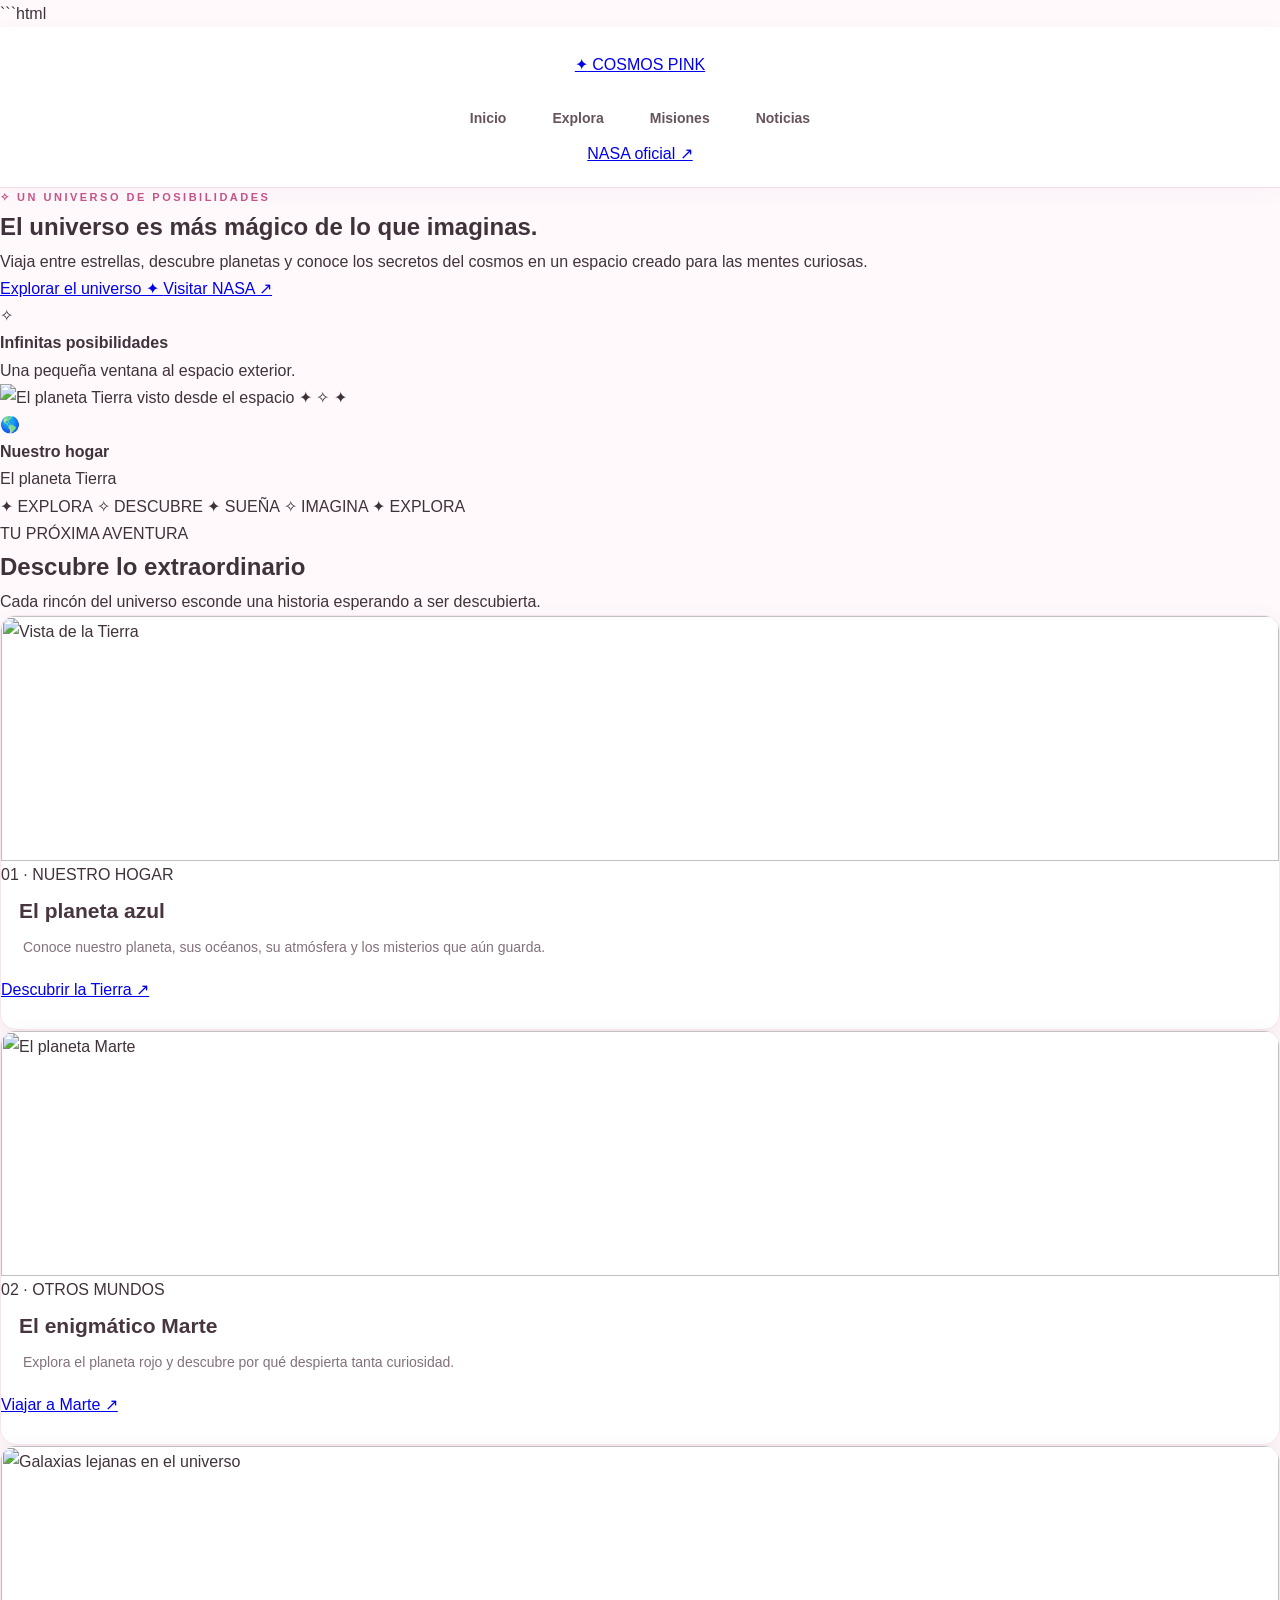
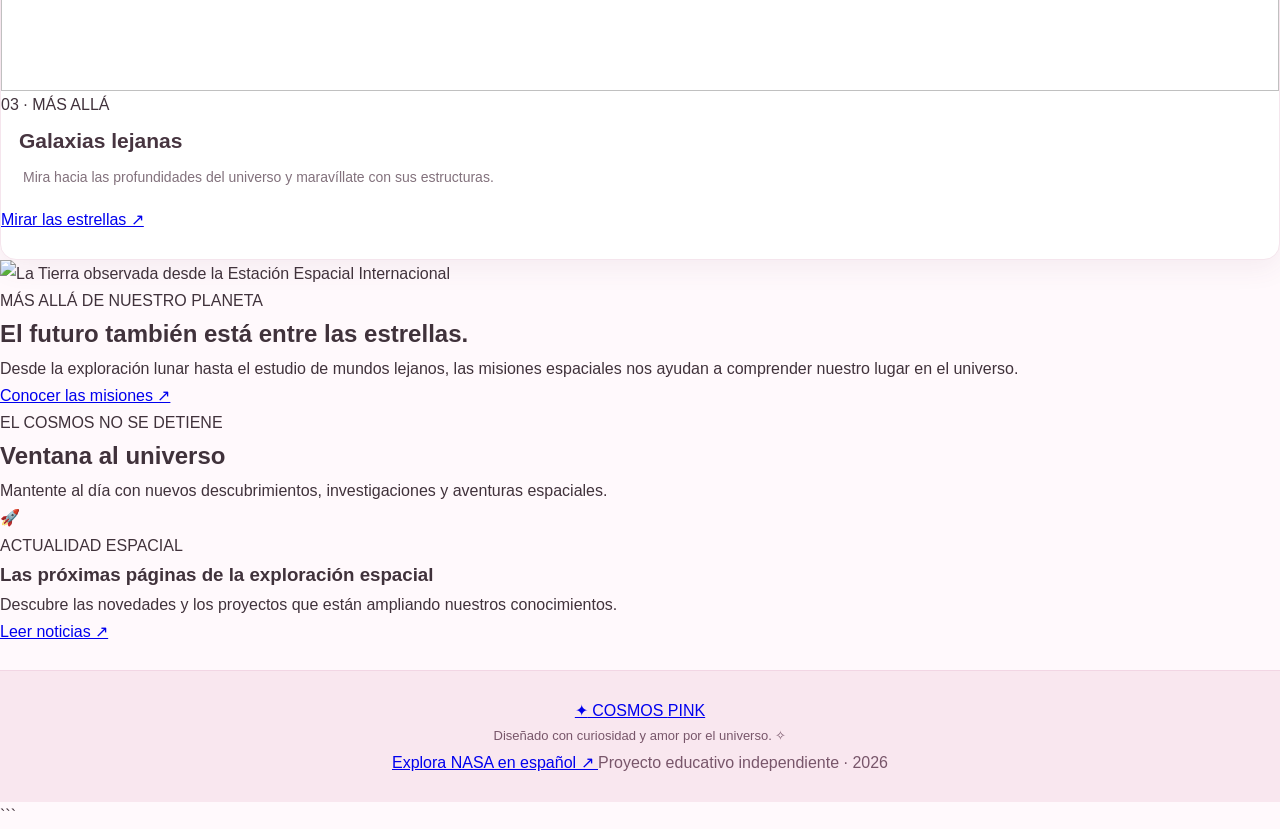
==== universo.html @ d3686900 "Create universo.html F" ====
```html
<!DOCTYPE html>
<html lang="es">
<head>
    <meta charset="UTF-8">
    <meta name="viewport" content="width=device-width, initial-scale=1.0">
    <title>Cosmos Pink | Explorando el Universo</title>

    <!-- Archivo de estilos -->
    <link rel="stylesheet" href="k.css">

    <!-- Tipografías -->
    <link rel="preconnect" href="https://fonts.googleapis.com">
    <link rel="preconnect" href="https://fonts.gstatic.com" crossorigin>
    <link href="https://fonts.googleapis.com/css2?family=DM+Sans:wght@400;500;600;700&family=Playfair+Display:wght@500;600;700&display=swap" rel="stylesheet">
</head>

<body>

    <!-- ENCABEZADO -->
    <header class="encabezado">
        <a href="#inicio" class="logo">
            <span class="logo-icono">✦</span>
            COSMOS <span>PINK</span>
        </a>

        <nav class="navegacion">
            <a href="#inicio">Inicio</a>
            <a href="#explora">Explora</a>
            <a href="#misiones">Misiones</a>
            <a href="#noticias">Noticias</a>
        </nav>

        <a class="boton-menu" href="https://www.nasa.gov/es/" target="_blank" rel="noopener noreferrer">
            NASA oficial ↗
        </a>
    </header>


    <main>

        <!-- PORTADA -->
        <section class="hero" id="inicio">

            <div class="hero-contenido">
                <span class="etiqueta">
                    ✧ UN UNIVERSO DE POSIBILIDADES
                </span>

                <h1>
                    El universo es
                    <span>más mágico</span>
                    de lo que imaginas.
                </h1>

                <p>
                    Viaja entre estrellas, descubre planetas y conoce
                    los secretos del cosmos en un espacio creado para
                    las mentes curiosas.
                </p>

                <div class="hero-botones">
                    <a href="#explora" class="boton-principal">
                        Explorar el universo ✦
                    </a>

                    <a href="https://www.nasa.gov/es/"
                       target="_blank"
                       rel="noopener noreferrer"
                       class="boton-secundario">
                        Visitar NASA ↗
                    </a>
                </div>

                <div class="hero-dato">
                    <span class="dato-estrella">✧</span>
                    <div>
                        <strong>Infinitas posibilidades</strong>
                        <p>Una pequeña ventana al espacio exterior.</p>
                    </div>
                </div>
            </div>

            <div class="hero-imagen">
                <div class="orbita orbita-uno"></div>
                <div class="orbita orbita-dos"></div>

                <img
                    src="https://images-assets.nasa.gov/image/PIA18033/PIA18033~orig.jpg"
                    alt="El planeta Tierra visto desde el espacio"
                    class="imagen-tierra"
                >

                <span class="estrella estrella-uno">✦</span>
                <span class="estrella estrella-dos">✧</span>
                <span class="estrella estrella-tres">✦</span>

                <div class="tarjeta-flotante">
                    <span>🌎</span>
                    <div>
                        <strong>Nuestro hogar</strong>
                        <p>El planeta Tierra</p>
                    </div>
                </div>
            </div>

        </section>


        <!-- CINTA DECORATIVA -->
        <div class="cinta">
            <span>✦ EXPLORA</span>
            <span>✧ DESCUBRE</span>
            <span>✦ SUEÑA</span>
            <span>✧ IMAGINA</span>
            <span>✦ EXPLORA</span>
        </div>


        <!-- SECCIÓN DE EXPLORACIÓN -->
        <section class="seccion" id="explora">

            <div class="seccion-titulo">
                <span class="subtitulo">TU PRÓXIMA AVENTURA</span>

                <h2>Descubre lo extraordinario</h2>

                <p>
                    Cada rincón del universo esconde una historia
                    esperando a ser descubierta.
                </p>
            </div>

            <div class="tarjetas">

                <article class="tarjeta">
                    <img
                        src="https://images-assets.nasa.gov/image/PIA18033/PIA18033~medium.jpg"
                        alt="Vista de la Tierra"
                        loading="lazy"
                    >

                    <div class="tarjeta-contenido">
                        <span class="categoria">01 · NUESTRO HOGAR</span>
                        <h3>El planeta azul</h3>
                        <p>
                            Conoce nuestro planeta, sus océanos,
                            su atmósfera y los misterios que aún guarda.
                        </p>

                        <a href="https://ciencia.nasa.gov/ciencias-terrestres/la-tierra/"
                           target="_blank" rel="noopener noreferrer">
                            Descubrir la Tierra ↗
                        </a>
                    </div>
                </article>


                <article class="tarjeta">
                    <img
                        src="https://images-assets.nasa.gov/image/PIA00407/PIA00407~medium.jpg"
                        alt="El planeta Marte"
                        loading="lazy"
                    >

                    <div class="tarjeta-contenido">
                        <span class="categoria">02 · OTROS MUNDOS</span>
                        <h3>El enigmático Marte</h3>
                        <p>
                            Explora el planeta rojo y descubre
                            por qué despierta tanta curiosidad.
                        </p>

                        <a href="https://science.nasa.gov/mars/"
                           target="_blank" rel="noopener noreferrer">
                            Viajar a Marte ↗
                        </a>
                    </div>
                </article>


                <article class="tarjeta">
                    <img
                        src="https://images-assets.nasa.gov/image/PIA03149/PIA03149~medium.jpg"
                        alt="Galaxias lejanas en el universo"
                        loading="lazy"
                    >

                    <div class="tarjeta-contenido">
                        <span class="categoria">03 · MÁS ALLÁ</span>
                        <h3>Galaxias lejanas</h3>
                        <p>
                            Mira hacia las profundidades del universo
                            y maravíllate con sus estructuras.
                        </p>

                        <a href="https://science.nasa.gov/universe/"
                           target="_blank" rel="noopener noreferrer">
                            Mirar las estrellas ↗
                        </a>
                    </div>
                </article>

            </div>
        </section>


        <!-- MISIÓN DESTACADA -->
        <section class="mision" id="misiones">

            <div class="mision-imagen">
                <img
                    src="https://images-assets.nasa.gov/image/iss070e000581/iss070e000581~medium.jpg"
                    alt="La Tierra observada desde la Estación Espacial Internacional"
                    loading="lazy"
                >
            </div>

            <div class="mision-contenido">
                <span class="subtitulo">MÁS ALLÁ DE NUESTRO PLANETA</span>

                <h2>El futuro también está entre las estrellas.</h2>

                <p>
                    Desde la exploración lunar hasta el estudio de
                    mundos lejanos, las misiones espaciales nos ayudan
                    a comprender nuestro lugar en el universo.
                </p>

                <a href="https://www.nasa.gov/es/missions/"
                   target="_blank"
                   rel="noopener noreferrer"
                   class="boton-principal">
                    Conocer las misiones ↗
                </a>
            </div>

        </section>


        <!-- NOTICIAS -->
        <section class="seccion noticias" id="noticias">

            <div class="seccion-titulo">
                <span class="subtitulo">EL COSMOS NO SE DETIENE</span>
                <h2>Ventana al universo</h2>
                <p>
                    Mantente al día con nuevos descubrimientos,
                    investigaciones y aventuras espaciales.
                </p>
            </div>

            <div class="noticia-destacada">
                <div class="noticia-icono">🚀</div>

                <div class="noticia-texto">
                    <span class="categoria">ACTUALIDAD ESPACIAL</span>
                    <h3>Las próximas páginas de la exploración espacial</h3>
                    <p>
                        Descubre las novedades y los proyectos que
                        están ampliando nuestros conocimientos.
                    </p>
                </div>

                <a href="https://www.nasa.gov/es/news/"
                   target="_blank"
                   rel="noopener noreferrer"
                   class="boton-noticia">
                    Leer noticias ↗
                </a>
            </div>

        </section>

    </main>


    <!-- PIE DE PÁGINA -->
    <footer class="footer">
        <a href="#inicio" class="logo">
            <span class="logo-icono">✦</span>
            COSMOS <span>PINK</span>
        </a>

        <p>
            Diseñado con curiosidad y amor por el universo. ✧
        </p>

        <a href="https://www.nasa.gov/es/"
           target="_blank"
           rel="noopener noreferrer">
            Explora NASA en español ↗
        </a>

        <span class="copyright">
            Proyecto educativo independiente · 2026
        </span>
    </footer>

</body>
</html>
```
---- k.css ----
* {
    margin: 0;
    padding: 0;
    box-sizing: border-box;
}

html {
    scroll-behavior: smooth;
    scroll-padding-top: 20px;
}

body {
    font-family: "Segoe UI", Arial, sans-serif;
    background: #fff9fc;
    color: #40323b;
    line-height: 1.7;
    overflow-wrap: break-word;
}

img,
video {
    max-width: 100%;
}

/* ========================================
   ENCABEZADO Y NAVEGACIÓN
======================================== */

.encabezado {
    background: rgba(255, 255, 255, 0.97);
    text-align: center;
    padding: 24px 20px 20px;
    border-bottom: 1px solid #f5dce8;
    box-shadow: 0 4px 20px rgba(112, 61, 87, 0.04);
}

.encabezado h1 {
    color: #d96699;
    font-family: Georgia, serif;
    font-style: italic;
    font-size: clamp(34px, 5vw, 43px);
    line-height: 1.3;
    letter-spacing: 1px;
}

.encabezado h1 span {
    color: #efb2cd;
}

.encabezado > p {
    color: #8d7582;
    font-size: 14px;
    letter-spacing: 1.5px;
    margin-top: 2px;
}

.encabezado nav {
    margin-top: 20px;
    display: flex;
    justify-content: center;
    align-items: center;
    flex-wrap: wrap;
    gap: 12px;
}

.encabezado nav a {
    text-decoration: none;
    color: #66535e;
    font-size: 14px;
    font-weight: 600;
    padding: 9px 17px;
    border-radius: 30px;
    transition: background 0.25s ease,
                color 0.25s ease,
                transform 0.25s ease;
}

.encabezado nav a:hover,
.encabezado nav a[aria-current="page"] {
    background: #fbe5ef;
    color: #bd4e81;
}

.encabezado nav a:hover {
    transform: translateY(-2px);
}

/* ========================================
   PORTADA PRINCIPAL
======================================== */

.portada {
    min-height: 490px;
    display: flex;
    align-items: center;
    padding: 65px 9%;
    position: relative;
    background:
        linear-gradient(
            90deg,
            rgba(255, 247, 251, 0.98) 0%,
            rgba(255, 242, 248, 0.92) 43%,
            rgba(255, 242, 248, 0.25) 100%
        ),
        url("nenufares.jpg");

    background-size: cover;
    background-position: center;
}

.portada-texto {
    max-width: 520px;
}

.etiqueta {
    color: #c45488;
    font-size: 11px;
    font-weight: 700;
    letter-spacing: 2.5px;
    margin-bottom: 12px;
}

.portada h2 {
    font-family: Georgia, serif;
    font-size: clamp(36px, 5vw, 54px);
    line-height: 1.2;
    margin: 10px 0 16px;
    color: #40303b;
    letter-spacing: -1px;
}

.portada h2 span {
    color: #dc7ca5;
}

.portada h3 {
    color: #b94f80;
    font-size: 17px;
    font-weight: 600;
    margin-bottom: 16px;
}

.portada-texto > p:not(.etiqueta) {
    max-width: 460px;
    color: #66545f;
    font-size: 16px;
    line-height: 1.9;
    margin-bottom: 26px;
}

/* ========================================
   BOTONES
======================================== */

.boton {
    display: inline-flex;
    align-items: center;
    justify-content: center;
    gap: 8px;
    background: linear-gradient(135deg, #e889b2, #d76c9d);
    color: #fff;
    padding: 12px 23px;
    text-decoration: none;
    border: 1px solid transparent;
    border-radius: 30px;
    font-size: 13px;
    font-weight: 700;
    cursor: pointer;
    box-shadow: 0 6px 16px rgba(207, 94, 146, 0.19);
    transition: transform 0.25s ease,
                box-shadow 0.25s ease,
                background 0.25s ease;
}

.boton:hover {
    background: linear-gradient(135deg, #d86e9d, #c65388);
    transform: translateY(-3px);
    box-shadow: 0 9px 22px rgba(207, 94, 146, 0.28);
}

.boton:focus-visible,
.encabezado nav a:focus-visible {
    outline: 3px solid #c45488;
    outline-offset: 4px;
}

/* ========================================
   SECCIONES
======================================== */

.contenido {
    max-width: 1120px;
    margin: 0 auto;
    padding: 72px 24px;
    text-align: center;
}

.contenido h2 {
    font-family: Georgia, serif;
    color: #44333e;
    font-size: clamp(27px, 4vw, 34px);
    line-height: 1.3;
    margin-bottom: 12px;
}

.descripcion {
    max-width: 600px;
    margin: 0 auto 38px;
    color: #897783;
    font-size: 15px;
}

/* ========================================
   REJILLA Y TARJETAS
======================================== */

.rejilla {
    display: grid;
    grid-template-columns: repeat(2, minmax(0, 1fr));
    gap: 28px;
    text-align: center;
    align-items: stretch;
}

.tarjeta {
    display: flex;
    flex-direction: column;
    min-width: 0;
    background: #fff;
    border: 1px solid #f5e5ed;
    padding-bottom: 26px;
    box-shadow: 0 8px 28px rgba(107, 63, 85, 0.07);
    border-radius: 16px;
    overflow: hidden;
    transition: transform 0.3s ease,
                box-shadow 0.3s ease,
                border-color 0.3s ease;
}

.tarjeta:hover {
    transform: translateY(-5px);
    box-shadow: 0 15px 36px rgba(107, 63, 85, 0.12);
    border-color: #efc8db;
}

.tarjeta h3 {
    color: #473540;
    font-family: "Segoe UI", Arial, sans-serif;
    font-size: 21px;
    line-height: 1.4;
    margin: 8px 18px 10px;
}

.tarjeta p {
    color: #82717c;
    font-size: 14px;
    line-height: 1.8;
    padding: 0 22px;
    margin-bottom: 15px;
}

.tarjeta-texto {
    display: flex;
    flex-direction: column;
    align-items: center;
    flex: 1;
    padding-top: 18px;
}

.tarjeta-texto .categoria {
    color: #c76b96;
    font-size: 10px;
    font-weight: 700;
    letter-spacing: 2px;
    margin-bottom: 3px;
}

.tarjeta-texto .boton {
    margin-top: auto;
}

.tarjeta img {
    display: block;
    width: 100%;
    height: 245px;
    object-fit: cover;
    transition: transform 0.45s ease;
}

.tarjeta.tema img:hover {
    transform: scale(1.025);
}

.tarjeta video {
    display: block;
    width: 100%;
    aspect-ratio: 16 / 9;
    object-fit: contain;
    background: #201d20;
}

.tarjeta video:focus-visible {
    outline: 3px solid #d76c9d;
    outline-offset: -3px;
}

/* IMAGEN DEL UNIVERSO */

.imagen-universo {
    width: 100%;
    height: 245px;
    background:
        linear-gradient(
            rgba(18, 12, 39, 0.05),
            rgba(18, 12, 39, 0.12)
        ),
        url("https://images.unsplash.com/photo-1462331940025-496dfbfc7564?auto=format&fit=crop&w=900&q=80");

    background-size: cover;
    background-position: center;
    transition: filter 0.3s ease;
}

.tarjeta:hover .imagen-universo {
    filter: brightness(1.08);
}

/* ========================================
   MENSAJE FINAL DE LA PÁGINA
======================================== */

.mensaje-final {
    margin: 5px auto 65px;
    max-width: 1000px;
    padding: 48px 28px;
    text-align: center;
    background: linear-gradient(
        135deg,
        #fff0f6,
        #fce6f0 55%,
        #f7eafa
    );
    border: 1px solid #f5dce8;
    border-radius: 20px;
}

.mensaje-final .etiqueta {
    margin-bottom: 12px;
}

.mensaje-final h2 {
    max-width: 700px;
    margin: 0 auto 14px;
    color: #493442;
    font-family: Georgia, serif;
    font-size: clamp(25px, 4vw, 34px);
    line-height: 1.4;
}

.mensaje-final > p:last-child {
    color: #806878;
    font-size: 14px;
}

/* ========================================
   PÁGINAS SECUNDARIAS
   Naturaleza y universo
======================================== */

.banner-secundario {
    min-height: 320px;
    display: flex;
    flex-direction: column;
    justify-content: center;
    align-items: center;
    text-align: center;
    padding: 45px 24px;
    color: white;
    background: linear-gradient(
        135deg,
        #e99abb,
        #c3a8df
    );
}

.banner-secundario h2 {
    font-family: Georgia, serif;
    font-size: clamp(32px, 5vw, 44px);
    line-height: 1.3;
    margin-bottom: 12px;
}

.texto-informativo {
    max-width: 850px;
    margin: 0 auto;
    padding: 42px 24px;
    text-align: center;
}

.texto-informativo p {
    color: #6f5b68;
    margin: 15px 0;
}

/* ========================================
   TARJETAS DE AUDIO
======================================== */

.audio-tarjeta {
    background: #fff;
    padding: 28px;
    border: 1px solid #f5e5ed;
    border-radius: 16px;
    box-shadow: 0 8px 28px rgba(107, 63, 85, 0.07);
}

.audio-tarjeta audio {
    display: block;
    width: 100%;
    margin-top: 16px;
}

/* ========================================
   PIE DE PÁGINA
======================================== */

footer {
    background: #f9e7ef;
    color: #78566a;
    padding: 26px 20px;
    text-align: center;
    margin-top: 25px;
    border-top: 1px solid #f2d6e4;
}

footer p {
    font-size: 13px;
    line-height: 1.9;
}

/* ========================================
   TABLETAS
======================================== */

@media (max-width: 800px) {
    .portada {
        padding: 55px 7%;
        background-position: 58% center;
    }

    .contenido {
        padding: 58px 22px;
    }

    .rejilla {
        gap: 20px;
    }

    .tarjeta h3 {
        font-size: 19px;
    }

    .tarjeta img,
    .imagen-universo {
        height: 210px;
    }

    .mensaje-final {
        margin: 5px 22px 45px;
    }
}

/* ========================================
   CELULARES
======================================== */

@media (max-width: 600px) {
    .encabezado {
        padding: 20px 12px 16px;
    }

    .encabezado nav {
        gap: 5px;
        margin-top: 16px;
    }

    .encabezado nav a {
        font-size: 12px;
        padding: 9px 11px;
    }

    .portada {
        min-height: 440px;
        padding: 45px 7%;
        background:
            linear-gradient(
                90deg,
                rgba(255, 247, 251, 0.96),
                rgba(255, 242, 248, 0.78)
            ),
            url("nenufares.jpg");

        background-size: cover;
        background-position: center;
    }

    .portada h2 {
        font-size: 36px;
    }

    .portada h3 {
        font-size: 16px;
    }

    .portada-texto > p:not(.etiqueta) {
        font-size: 14px;
    }

    .contenido {
        padding: 48px 18px;
    }

    .contenido h2 {
        font-size: 28px;
    }

    .descripcion {
        font-size: 14px;
        margin-bottom: 28px;
    }

    .rejilla {
        grid-template-columns: minmax(0, 1fr);
        gap: 24px;
    }

    .tarjeta img,
    .imagen-universo {
        height: 230px;
    }

    .tarjeta {
        border-radius: 14px;
    }

    .tarjeta-texto {
        padding: 18px 0 0;
    }

    .mensaje-final {
        margin: 0 18px 40px;
        padding: 36px 20px;
    }

    .mensaje-final h2 {
        font-size: 26px;
    }

    .banner-secundario {
        min-height: 270px;
        padding: 35px 18px;
    }

    .texto-informativo {
        padding: 30px 20px;
    }

    .audio-tarjeta {
        padding: 20px;
    }

    footer {
        padding: 22px 15px;
    }
}

/* RESPETO A LAS PREFERENCIAS DE MOVIMIENTO */

@media (prefers-reduced-motion: reduce) {
    html {
        scroll-behavior: auto;
    }

    *,
    *::before,
    *::after {
        transition-duration: 0.01ms !important;
        animation-duration: 0.01ms !important;
        animation-iteration-count: 1 !important;
    }
}
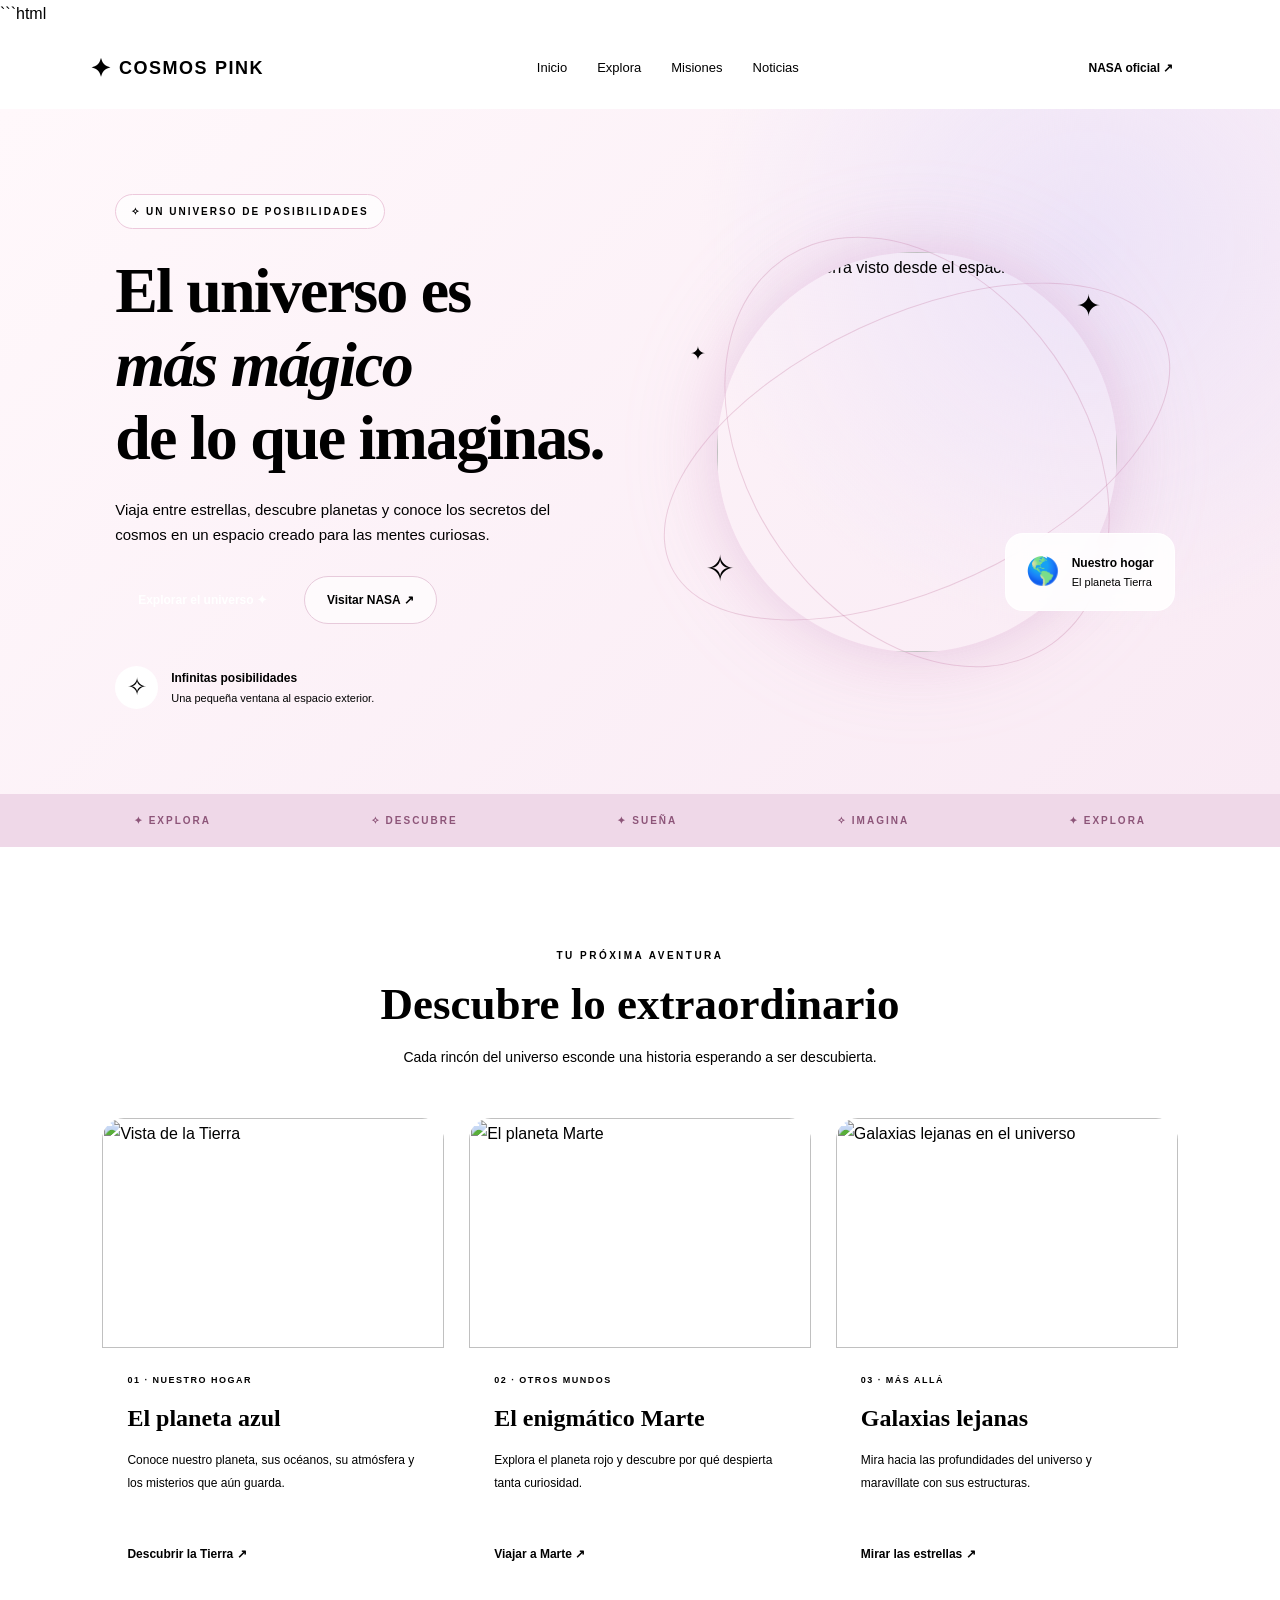
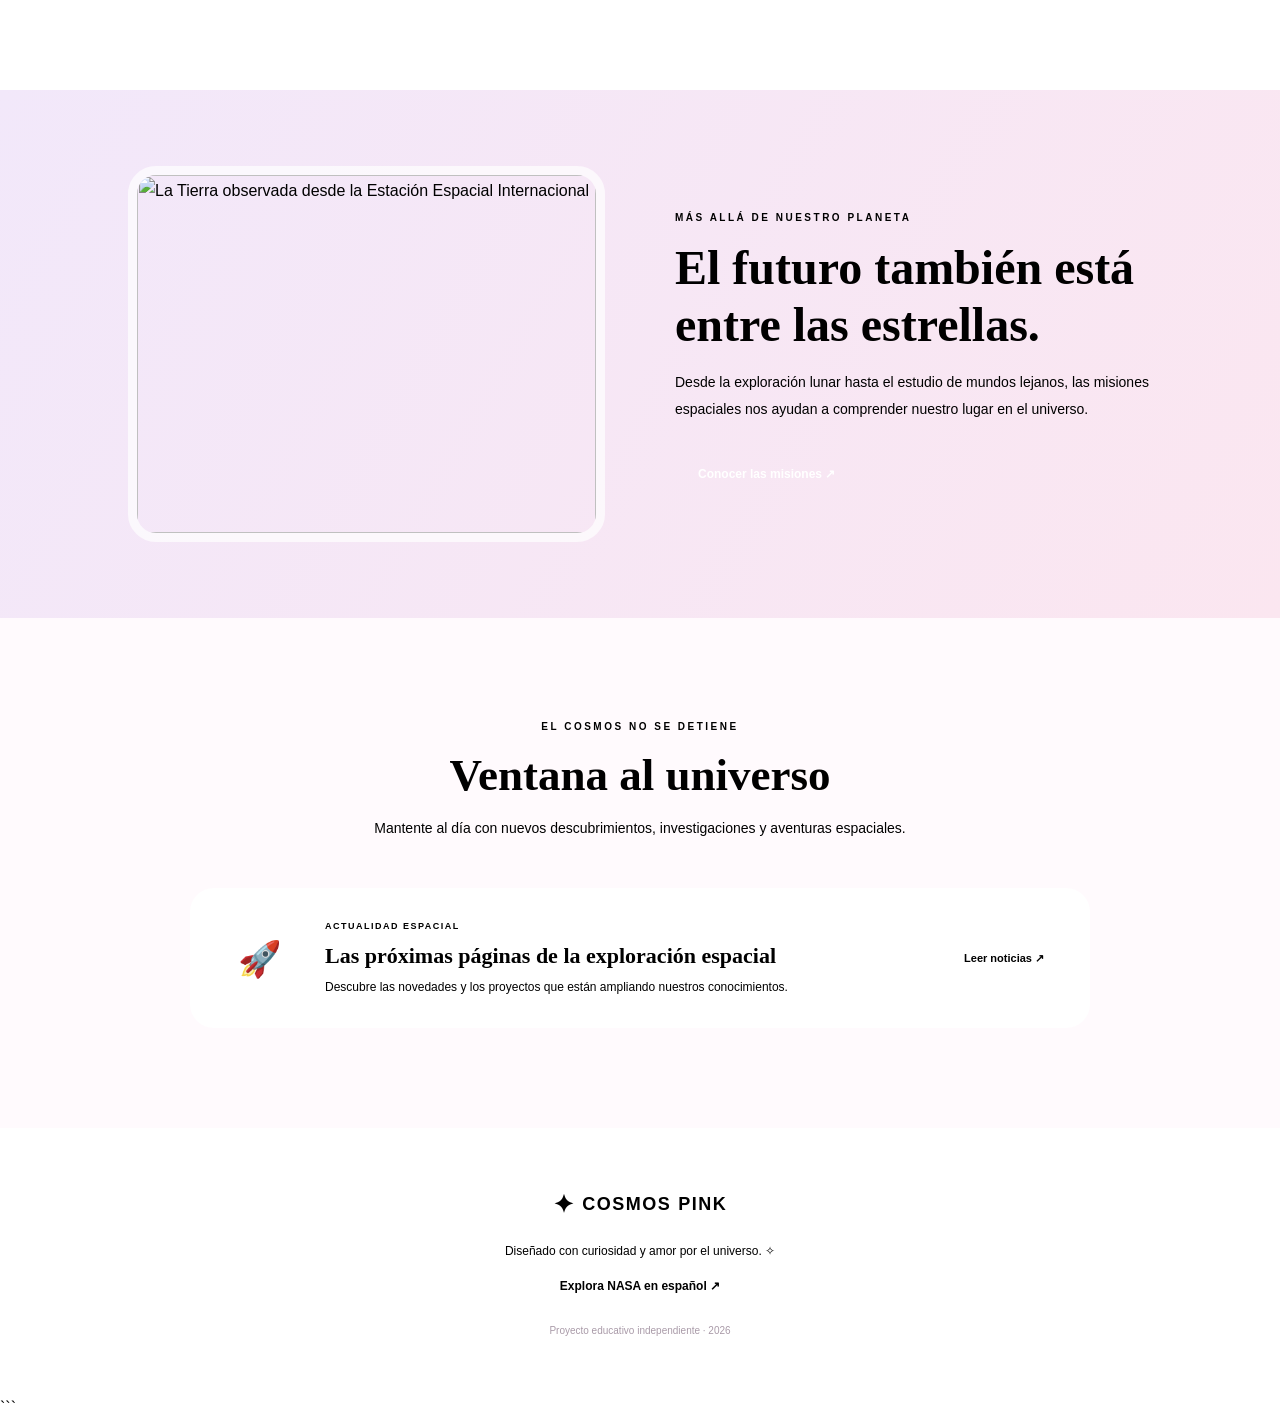
==== commit 5466948c: "Update stylesheet link in universo.html Replaced the stylesheet link from 'k.css' to 'universo.css'." ====
--- a/universo.html
+++ b/universo.html
@@ -7,7 +7,7 @@
     <title>Cosmos Pink | Explorando el Universo</title>
 
     <!-- Archivo de estilos -->
-    <link rel="stylesheet" href="k.css">
+    <link rel="stylesheet" href="universo.css">
 
     <!-- Tipografías -->
     <link rel="preconnect" href="https://fonts.googleapis.com">
--- a/universo.css
+++ b/universo.css
@@ -0,0 +1,742 @@
+```css
+/* ==========================
+   COSMOS PINK · ESTILOS
+   ========================== */
+
+:root {
+    --rosa: #e9a8c5;
+    --rosa-claro: #fbeaf2;
+    --rosa-suave: #fff5f9;
+    --rosa-oscuro: #b85e8b;
+    --lila: #e9e0f8;
+    --blanco: #ffffff;
+    --texto: #443545;
+    --texto-suave: #827485;
+    --borde: #f0dce7;
+    --sombra: 0 15px 40px rgba(173, 109, 145, 0.10);
+}
+
+* {
+    margin: 0;
+    padding: 0;
+    box-sizing: border-box;
+    scroll-behavior: smooth;
+}
+
+body {
+    background: var(--rosa-suave);
+    color: var(--texto);
+    font-family: "DM Sans", sans-serif;
+    line-height: 1.7;
+}
+
+a {
+    color: inherit;
+    text-decoration: none;
+}
+
+img {
+    display: block;
+    width: 100%;
+    object-fit: cover;
+}
+
+::selection {
+    background: var(--rosa);
+    color: white;
+}
+
+
+/* ENCABEZADO */
+
+.encabezado {
+    width: 100%;
+    min-height: 82px;
+    padding: 18px 7%;
+    display: flex;
+    align-items: center;
+    justify-content: space-between;
+    gap: 25px;
+    background: rgba(255, 255, 255, 0.88);
+    border-bottom: 1px solid var(--borde);
+    position: sticky;
+    top: 0;
+    z-index: 100;
+    backdrop-filter: blur(15px);
+}
+
+.logo {
+    display: inline-flex;
+    align-items: center;
+    gap: 7px;
+    font-size: 18px;
+    font-weight: 700;
+    letter-spacing: 1.5px;
+    white-space: nowrap;
+}
+
+.logo > span:last-child {
+    color: var(--rosa-oscuro);
+}
+
+.logo-icono {
+    color: var(--rosa-oscuro);
+    font-size: 25px;
+}
+
+.navegacion {
+    display: flex;
+    align-items: center;
+    gap: 30px;
+}
+
+.navegacion a {
+    font-size: 13px;
+    color: var(--texto-suave);
+    transition: color 0.3s;
+}
+
+.navegacion a:hover {
+    color: var(--rosa-oscuro);
+}
+
+.boton-menu {
+    padding: 10px 17px;
+    border: 1px solid var(--borde);
+    border-radius: 30px;
+    font-size: 12px;
+    font-weight: 600;
+    transition: 0.3s;
+}
+
+.boton-menu:hover {
+    background: var(--rosa-claro);
+    transform: translateY(-2px);
+}
+
+
+/* PORTADA */
+
+.hero {
+    min-height: 650px;
+    padding: 85px 9%;
+    display: grid;
+    grid-template-columns: 1fr 1fr;
+    align-items: center;
+    gap: 60px;
+    overflow: hidden;
+    background:
+        radial-gradient(
+            circle at 85% 20%,
+            rgba(233, 224, 248, 0.8),
+            transparent 32%
+        ),
+        linear-gradient(135deg, #fff8fb, #f9eaf4);
+}
+
+.hero-contenido {
+    max-width: 570px;
+}
+
+.etiqueta {
+    display: inline-block;
+    margin-bottom: 25px;
+    padding: 8px 15px;
+    border: 1px solid #edc9dc;
+    border-radius: 30px;
+    color: var(--rosa-oscuro);
+    background: rgba(255, 255, 255, 0.7);
+    font-size: 10px;
+    font-weight: 700;
+    letter-spacing: 2px;
+}
+
+.hero h1 {
+    margin-bottom: 22px;
+    font-family: "Playfair Display", serif;
+    font-size: clamp(42px, 5vw, 67px);
+    font-weight: 600;
+    line-height: 1.15;
+    letter-spacing: -1.8px;
+}
+
+.hero h1 span {
+    display: block;
+    color: var(--rosa-oscuro);
+    font-style: italic;
+}
+
+.hero-contenido > p {
+    max-width: 460px;
+    margin-bottom: 28px;
+    color: var(--texto-suave);
+    font-size: 15px;
+}
+
+.hero-botones {
+    display: flex;
+    align-items: center;
+    flex-wrap: wrap;
+    gap: 14px;
+}
+
+.boton-principal {
+    display: inline-block;
+    padding: 14px 23px;
+    border: 1px solid var(--rosa-oscuro);
+    border-radius: 30px;
+    background: var(--rosa-oscuro);
+    color: white;
+    font-size: 12px;
+    font-weight: 700;
+    transition: 0.3s;
+}
+
+.boton-principal:hover {
+    background: #994a72;
+    border-color: #994a72;
+    transform: translateY(-3px);
+    box-shadow: 0 10px 25px rgba(184, 94, 139, 0.2);
+}
+
+.boton-secundario {
+    display: inline-block;
+    padding: 13px 22px;
+    border: 1px solid #e7cadb;
+    border-radius: 30px;
+    background: rgba(255, 255, 255, 0.65);
+    font-size: 12px;
+    font-weight: 600;
+    transition: 0.3s;
+}
+
+.boton-secundario:hover {
+    background: white;
+    transform: translateY(-3px);
+}
+
+.hero-dato {
+    display: flex;
+    align-items: center;
+    gap: 13px;
+    margin-top: 42px;
+}
+
+.dato-estrella {
+    display: grid;
+    place-items: center;
+    width: 43px;
+    height: 43px;
+    border-radius: 50%;
+    background: white;
+    color: var(--rosa-oscuro);
+    font-size: 24px;
+    box-shadow: var(--sombra);
+}
+
+.hero-dato strong {
+    font-size: 12px;
+}
+
+.hero-dato p {
+    color: var(--texto-suave);
+    font-size: 11px;
+}
+
+
+/* IMAGEN ESPACIAL */
+
+.hero-imagen {
+    position: relative;
+    display: grid;
+    place-items: center;
+    min-height: 420px;
+}
+
+.imagen-tierra {
+    width: min(100%, 400px);
+    aspect-ratio: 1;
+    border-radius: 50%;
+    object-fit: cover;
+    position: relative;
+    z-index: 2;
+    box-shadow:
+        0 0 50px rgba(198, 135, 201, 0.25),
+        0 0 100px rgba(223, 167, 201, 0.20);
+    animation: flotar 6s ease-in-out infinite;
+}
+
+.orbita {
+    position: absolute;
+    border: 1px solid rgba(184, 94, 139, 0.25);
+    border-radius: 50%;
+    transform: rotate(-25deg);
+}
+
+.orbita-uno {
+    width: 110%;
+    height: 65%;
+}
+
+.orbita-dos {
+    width: 95%;
+    height: 80%;
+    transform: rotate(55deg);
+}
+
+.estrella {
+    position: absolute;
+    z-index: 3;
+    color: var(--rosa-oscuro);
+}
+
+.estrella-uno {
+    top: 9%;
+    right: 13%;
+    font-size: 30px;
+}
+
+.estrella-dos {
+    bottom: 15%;
+    left: 7%;
+    font-size: 36px;
+}
+
+.estrella-tres {
+    top: 23%;
+    left: 4%;
+    font-size: 19px;
+}
+
+.tarjeta-flotante {
+    position: absolute;
+    z-index: 4;
+    right: -2%;
+    bottom: 12%;
+    display: flex;
+    align-items: center;
+    gap: 12px;
+    padding: 15px 20px;
+    border: 1px solid rgba(255, 255, 255, 0.8);
+    border-radius: 18px;
+    background: rgba(255, 255, 255, 0.88);
+    box-shadow: var(--sombra);
+    backdrop-filter: blur(10px);
+}
+
+.tarjeta-flotante > span {
+    font-size: 27px;
+}
+
+.tarjeta-flotante strong {
+    font-size: 12px;
+}
+
+.tarjeta-flotante p {
+    color: var(--texto-suave);
+    font-size: 11px;
+}
+
+@keyframes flotar {
+    0%, 100% {
+        transform: translateY(0);
+    }
+
+    50% {
+        transform: translateY(-12px);
+    }
+}
+
+
+/* CINTA DECORATIVA */
+
+.cinta {
+    display: flex;
+    justify-content: space-around;
+    flex-wrap: wrap;
+    gap: 20px;
+    padding: 18px 5%;
+    background: #efd8e8;
+    color: #8d5579;
+    font-size: 10px;
+    font-weight: 700;
+    letter-spacing: 2px;
+}
+
+
+/* SECCIONES GENERALES */
+
+.seccion {
+    padding: 100px 8%;
+}
+
+.seccion-titulo {
+    max-width: 650px;
+    margin: 0 auto 48px;
+    text-align: center;
+}
+
+.subtitulo {
+    display: inline-block;
+    margin-bottom: 13px;
+    color: var(--rosa-oscuro);
+    font-size: 10px;
+    font-weight: 700;
+    letter-spacing: 2.5px;
+}
+
+.seccion-titulo h2,
+.mision-contenido h2 {
+    margin-bottom: 15px;
+    font-family: "Playfair Display", serif;
+    font-size: clamp(31px, 4vw, 45px);
+    font-weight: 600;
+    line-height: 1.2;
+}
+
+.seccion-titulo > p,
+.mision-contenido > p {
+    color: var(--texto-suave);
+    font-size: 14px;
+}
+
+
+/* TARJETAS */
+
+.tarjetas {
+    display: grid;
+    grid-template-columns: repeat(3, minmax(0, 1fr));
+    gap: 25px;
+}
+
+.tarjeta {
+    overflow: hidden;
+    border: 1px solid var(--borde);
+    border-radius: 22px;
+    background: white;
+    box-shadow: var(--sombra);
+    transition: transform 0.35s, box-shadow 0.35s;
+}
+
+.tarjeta:hover {
+    transform: translateY(-8px);
+    box-shadow: 0 25px 50px rgba(173, 109, 145, 0.17);
+}
+
+.tarjeta img {
+    height: 230px;
+    transition: transform 0.5s;
+}
+
+.tarjeta:hover img {
+    transform: scale(1.04);
+}
+
+.tarjeta-contenido {
+    padding: 25px;
+}
+
+.categoria {
+    color: var(--rosa-oscuro);
+    font-size: 9px;
+    font-weight: 700;
+    letter-spacing: 1.5px;
+}
+
+.tarjeta h3 {
+    margin: 10px 0;
+    font-family: "Playfair Display", serif;
+    font-size: 24px;
+}
+
+.tarjeta-contenido p {
+    min-height: 75px;
+    margin-bottom: 20px;
+    color: var(--texto-suave);
+    font-size: 12px;
+    line-height: 1.9;
+}
+
+.tarjeta-contenido a {
+    color: var(--rosa-oscuro);
+    font-size: 12px;
+    font-weight: 700;
+}
+
+.tarjeta-contenido a:hover {
+    text-decoration: underline;
+}
+
+
+/* MISIÓN DESTACADA */
+
+.mision {
+    display: grid;
+    grid-template-columns: 1fr 1fr;
+    align-items: center;
+    gap: 70px;
+    padding: 85px 10%;
+    background: linear-gradient(120deg, #f2e8fa, #fbe6f0);
+}
+
+.mision-imagen {
+    overflow: hidden;
+    border: 9px solid rgba(255, 255, 255, 0.7);
+    border-radius: 28px;
+    box-shadow: var(--sombra);
+}
+
+.mision-imagen img {
+    min-height: 340px;
+    max-height: 430px;
+    transition: transform 0.5s;
+}
+
+.mision-imagen:hover img {
+    transform: scale(1.04);
+}
+
+.mision-contenido h2 {
+    font-size: clamp(33px, 4vw, 48px);
+}
+
+.mision-contenido > p {
+    margin-bottom: 28px;
+    line-height: 1.9;
+}
+
+
+/* NOTICIAS */
+
+.noticias {
+    background: #fffafd;
+}
+
+.noticia-destacada {
+    display: flex;
+    align-items: center;
+    gap: 25px;
+    max-width: 900px;
+    margin: 0 auto;
+    padding: 30px;
+    border: 1px solid var(--borde);
+    border-radius: 24px;
+    background: white;
+    box-shadow: var(--sombra);
+}
+
+.noticia-icono {
+    display: grid;
+    place-items: center;
+    flex-shrink: 0;
+    width: 80px;
+    height: 80px;
+    border-radius: 22px;
+    background: var(--rosa-claro);
+    font-size: 35px;
+}
+
+.noticia-texto {
+    flex: 1;
+}
+
+.noticia-texto h3 {
+    margin: 7px 0;
+    font-family: "Playfair Display", serif;
+    font-size: 22px;
+    line-height: 1.3;
+}
+
+.noticia-texto p {
+    color: var(--texto-suave);
+    font-size: 12px;
+}
+
+.boton-noticia {
+    flex-shrink: 0;
+    padding: 12px 16px;
+    border-radius: 25px;
+    background: var(--rosa-claro);
+    color: var(--rosa-oscuro);
+    font-size: 11px;
+    font-weight: 700;
+    transition: 0.3s;
+}
+
+.boton-noticia:hover {
+    background: var(--rosa);
+    color: white;
+}
+
+
+/* PIE DE PÁGINA */
+
+.footer {
+    display: flex;
+    flex-direction: column;
+    align-items: center;
+    gap: 15px;
+    padding: 55px 7%;
+    border-top: 1px solid var(--borde);
+    background: white;
+    text-align: center;
+}
+
+.footer > p {
+    color: var(--texto-suave);
+    font-size: 12px;
+}
+
+.footer > a:not(.logo) {
+    color: var(--rosa-oscuro);
+    font-size: 12px;
+    font-weight: 600;
+}
+
+.copyright {
+    margin-top: 10px;
+    color: #a99aa8;
+    font-size: 10px;
+}
+
+
+/* DISEÑO RESPONSIVE */
+
+@media (max-width: 950px) {
+    .encabezado {
+        padding: 18px 5%;
+    }
+
+    .navegacion {
+        gap: 15px;
+    }
+
+    .hero {
+        padding: 70px 6%;
+        gap: 25px;
+    }
+
+    .tarjetas {
+        grid-template-columns: repeat(2, minmax(0, 1fr));
+    }
+
+    .mision {
+        padding: 70px 7%;
+        gap: 35px;
+    }
+
+    .tarjeta-flotante {
+        right: 0;
+    }
+}
+
+@media (max-width: 680px) {
+    .encabezado {
+        position: relative;
+        flex-wrap: wrap;
+        justify-content: center;
+        gap: 15px;
+    }
+
+    .logo {
+        font-size: 16px;
+    }
+
+    .navegacion {
+        order: 3;
+        width: 100%;
+        justify-content: center;
+        flex-wrap: wrap;
+        gap: 12px 20px;
+    }
+
+    .boton-menu {
+        padding: 8px 12px;
+    }
+
+    .hero {
+        grid-template-columns: 1fr;
+        padding: 65px 7% 45px;
+        gap: 20px;
+    }
+
+    .hero h1 {
+        font-size: 46px;
+    }
+
+    .hero-imagen {
+        min-height: 340px;
+    }
+
+    .imagen-tierra {
+        width: min(78%, 310px);
+    }
+
+    .tarjeta-flotante {
+        right: 0;
+        bottom: 4%;
+        padding: 12px;
+    }
+
+    .cinta {
+        justify-content: center;
+        gap: 12px 25px;
+        font-size: 9px;
+    }
+
+    .seccion {
+        padding: 70px 6%;
+    }
+
+    .tarjetas {
+        grid-template-columns: 1fr;
+    }
+
+    .tarjeta img {
+        height: 240px;
+    }
+
+    .tarjeta-contenido p {
+        min-height: 0;
+    }
+
+    .mision {
+        grid-template-columns: 1fr;
+        padding: 65px 7%;
+        gap: 35px;
+    }
+
+    .mision-imagen img {
+        min-height: 230px;
+    }
+
+    .noticia-destacada {
+        flex-direction: column;
+        align-items: flex-start;
+        padding: 23px;
+    }
+
+    .noticia-icono {
+        width: 65px;
+        height: 65px;
+    }
+
+    .boton-noticia {
+        align-self: flex-start;
+    }
+
+    .footer {
+        padding: 45px 6%;
+    }
+}
+
+@media (prefers-reduced-motion: reduce) {
+    *,
+    *::before,
+    *::after {
+        scroll-behavior: auto !important;
+        animation: none !important;
+        transition: none !important;
+    }
+}
+```
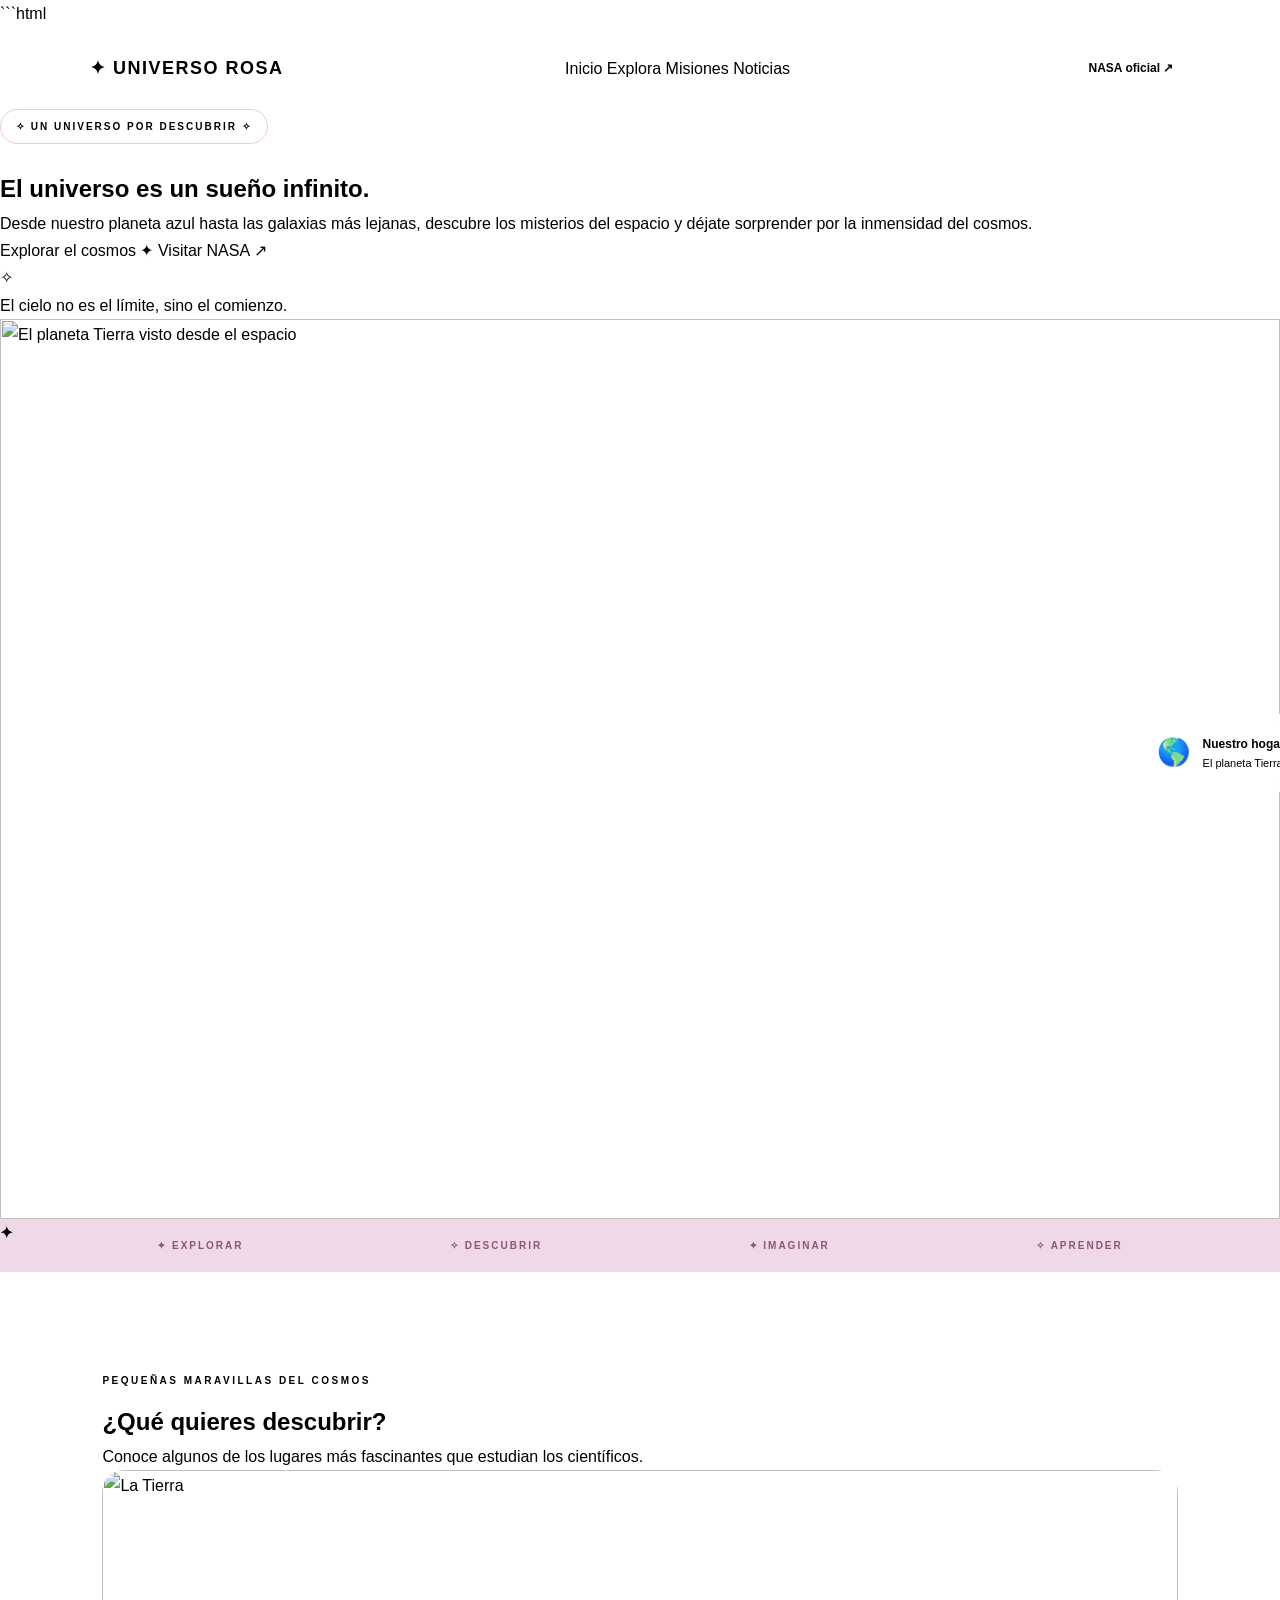
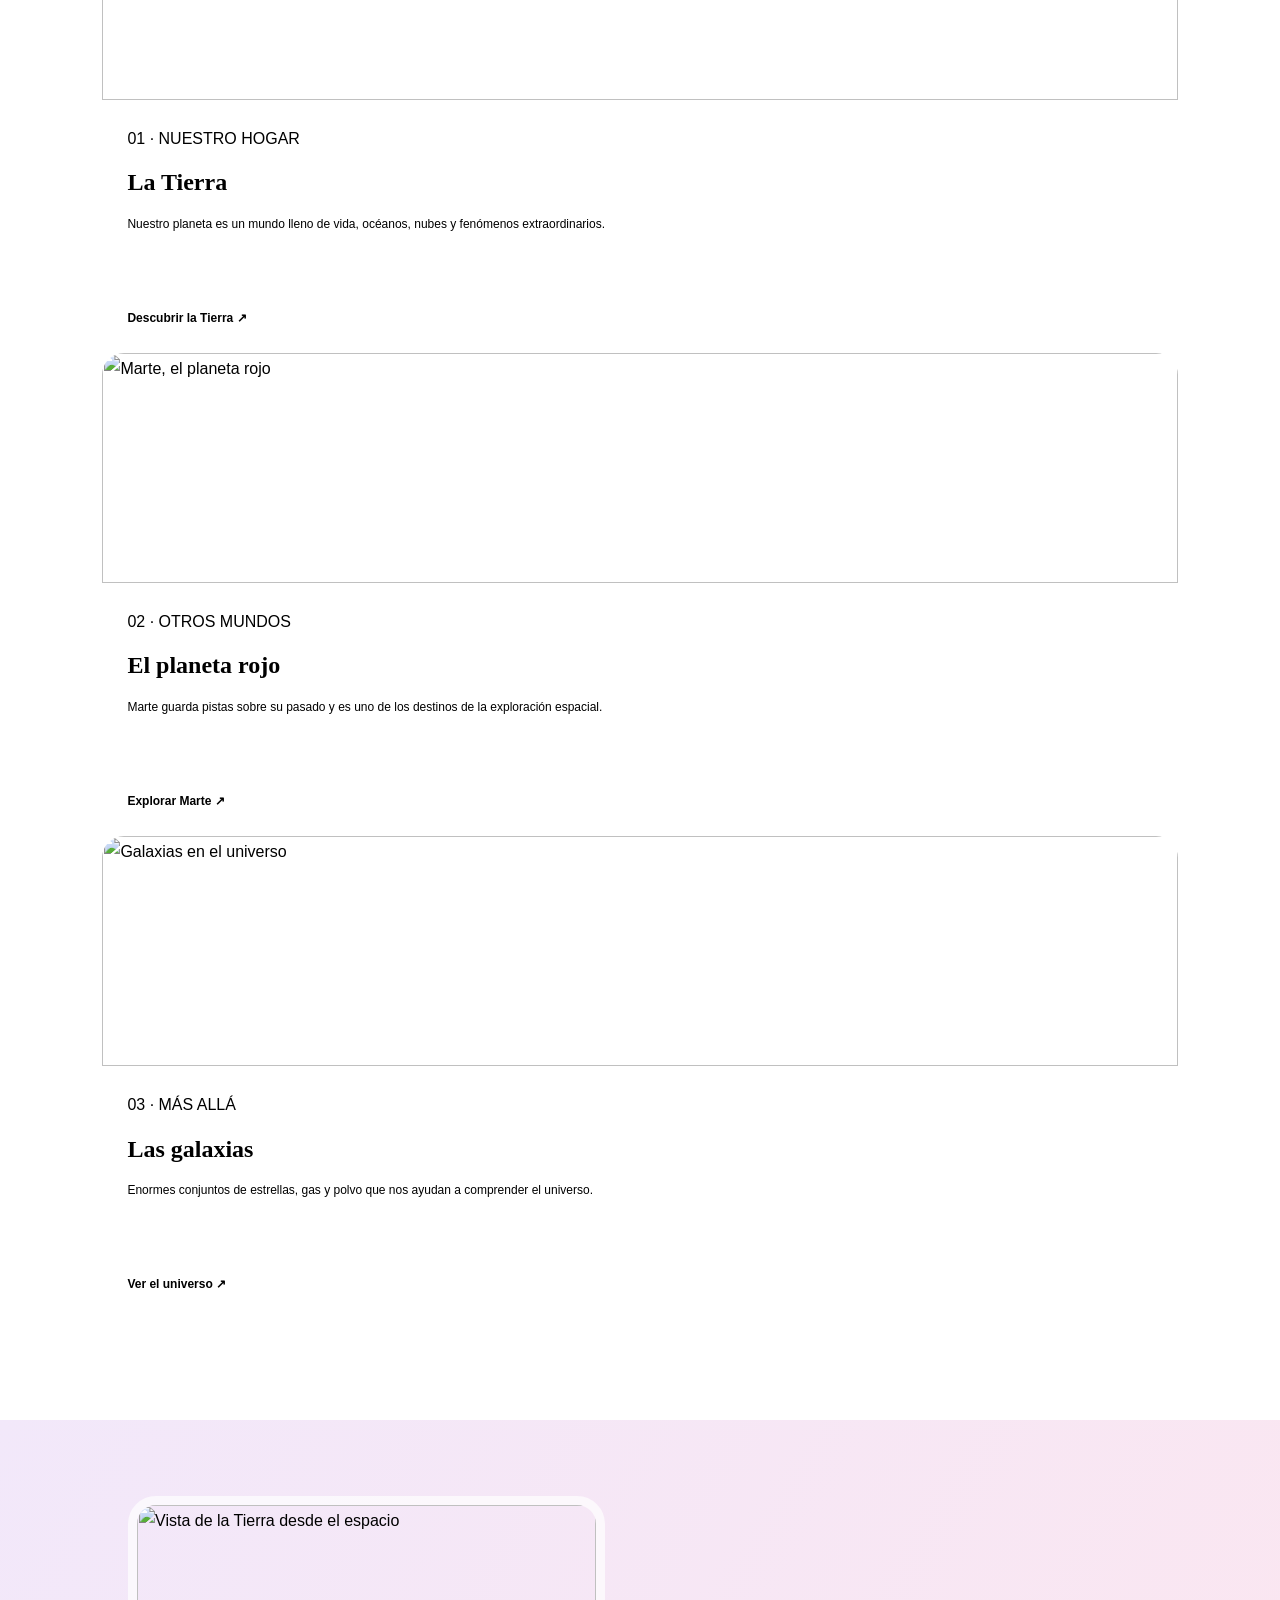
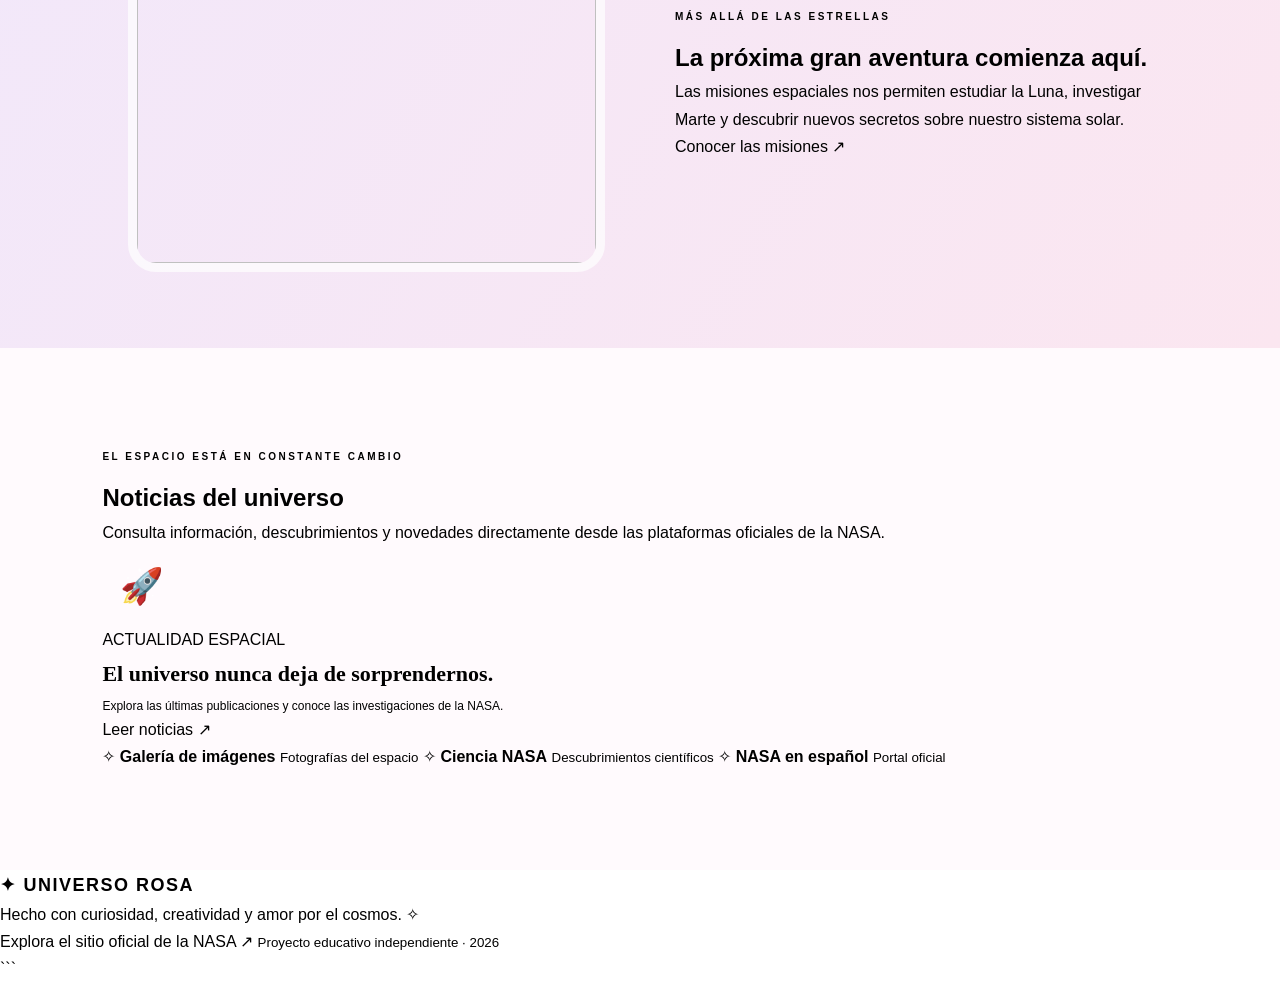
==== commit 660fccb9: "Update universo.html actualizado" ====
--- a/universo.html
+++ b/universo.html
@@ -4,96 +4,97 @@
 <head>
     <meta charset="UTF-8">
     <meta name="viewport" content="width=device-width, initial-scale=1.0">
-    <title>Cosmos Pink | Explorando el Universo</title>
-
-    <!-- Archivo de estilos -->
+
+    <title>Universo Rosa | Explorando el Cosmos</title>
+
     <link rel="stylesheet" href="universo.css">
 
-    <!-- Tipografías -->
     <link rel="preconnect" href="https://fonts.googleapis.com">
     <link rel="preconnect" href="https://fonts.gstatic.com" crossorigin>
+
     <link href="https://fonts.googleapis.com/css2?family=DM+Sans:wght@400;500;600;700&family=Playfair+Display:wght@500;600;700&display=swap" rel="stylesheet">
 </head>
 
 <body>
 
     <!-- ENCABEZADO -->
-    <header class="encabezado">
+    <header class="encabezado" id="inicio">
+
         <a href="#inicio" class="logo">
-            <span class="logo-icono">✦</span>
-            COSMOS <span>PINK</span>
+            <span>✦</span> UNIVERSO ROSA
         </a>
 
-        <nav class="navegacion">
+        <nav class="menu">
             <a href="#inicio">Inicio</a>
             <a href="#explora">Explora</a>
             <a href="#misiones">Misiones</a>
             <a href="#noticias">Noticias</a>
         </nav>
 
-        <a class="boton-menu" href="https://www.nasa.gov/es/" target="_blank" rel="noopener noreferrer">
+        <a href="https://www.nasa.gov/es/"
+           target="_blank"
+           rel="noopener noreferrer"
+           class="boton boton-menu">
             NASA oficial ↗
         </a>
+
     </header>
 
 
     <main>
 
         <!-- PORTADA -->
-        <section class="hero" id="inicio">
-
-            <div class="hero-contenido">
-                <span class="etiqueta">
-                    ✧ UN UNIVERSO DE POSIBILIDADES
-                </span>
+        <section class="portada">
+
+            <div class="portada-texto">
+
+                <span class="etiqueta">✧ UN UNIVERSO POR DESCUBRIR ✧</span>
 
                 <h1>
                     El universo es
-                    <span>más mágico</span>
-                    de lo que imaginas.
+                    <span>un sueño infinito.</span>
                 </h1>
 
                 <p>
-                    Viaja entre estrellas, descubre planetas y conoce
-                    los secretos del cosmos en un espacio creado para
-                    las mentes curiosas.
+                    Desde nuestro planeta azul hasta las galaxias más lejanas,
+                    descubre los misterios del espacio y déjate sorprender
+                    por la inmensidad del cosmos.
                 </p>
 
-                <div class="hero-botones">
-                    <a href="#explora" class="boton-principal">
-                        Explorar el universo ✦
+                <div class="botones">
+                    <a href="#explora" class="boton boton-rosa">
+                        Explorar el cosmos ✦
                     </a>
 
                     <a href="https://www.nasa.gov/es/"
                        target="_blank"
                        rel="noopener noreferrer"
-                       class="boton-secundario">
+                       class="boton boton-blanco">
                         Visitar NASA ↗
                     </a>
                 </div>
 
-                <div class="hero-dato">
-                    <span class="dato-estrella">✧</span>
-                    <div>
-                        <strong>Infinitas posibilidades</strong>
-                        <p>Una pequeña ventana al espacio exterior.</p>
-                    </div>
+                <div class="frase">
+                    <span>✧</span>
+                    <p>El cielo no es el límite, sino el comienzo.</p>
                 </div>
-            </div>
-
-            <div class="hero-imagen">
-                <div class="orbita orbita-uno"></div>
-                <div class="orbita orbita-dos"></div>
+
+            </div>
+
+            <div class="portada-visual">
+
+                <div class="circulo-fondo"></div>
 
                 <img
-                    src="https://images-assets.nasa.gov/image/PIA18033/PIA18033~orig.jpg"
+                    class="tierra"
+                    src="https://images-assets.nasa.gov/image/PIA18033/PIA18033~medium.jpg"
                     alt="El planeta Tierra visto desde el espacio"
-                    class="imagen-tierra"
                 >
 
-                <span class="estrella estrella-uno">✦</span>
-                <span class="estrella estrella-dos">✧</span>
-                <span class="estrella estrella-tres">✦</span>
+                <span class="estrella estrella1">✦</span>
+                <span class="estrella estrella2">✧</span>
+                <span class="estrella estrella3">✧</span>
+                <span class="estrella estrella4">✦</span>
 
                 <div class="tarjeta-flotante">
                     <span>🌎</span>
@@ -102,137 +103,155 @@
                         <p>El planeta Tierra</p>
                     </div>
                 </div>
+
             </div>
 
         </section>
 
 
         <!-- CINTA DECORATIVA -->
-        <div class="cinta">
-            <span>✦ EXPLORA</span>
-            <span>✧ DESCUBRE</span>
-            <span>✦ SUEÑA</span>
-            <span>✧ IMAGINA</span>
-            <span>✦ EXPLORA</span>
-        </div>
-
-
-        <!-- SECCIÓN DE EXPLORACIÓN -->
+        <section class="cinta">
+            <span>✦ EXPLORAR</span>
+            <span>✧ DESCUBRIR</span>
+            <span>✦ IMAGINAR</span>
+            <span>✧ APRENDER</span>
+        </section>
+
+
+        <!-- EXPLORA -->
         <section class="seccion" id="explora">
 
-            <div class="seccion-titulo">
-                <span class="subtitulo">TU PRÓXIMA AVENTURA</span>
-
-                <h2>Descubre lo extraordinario</h2>
+            <div class="titulo-seccion">
+                <span class="subtitulo">PEQUEÑAS MARAVILLAS DEL COSMOS</span>
+
+                <h2>¿Qué quieres descubrir?</h2>
 
                 <p>
-                    Cada rincón del universo esconde una historia
-                    esperando a ser descubierta.
+                    Conoce algunos de los lugares más fascinantes
+                    que estudian los científicos.
                 </p>
             </div>
 
-            <div class="tarjetas">
-
+            <div class="contenedor-tarjetas">
+
+                <!-- TIERRA -->
                 <article class="tarjeta">
                     <img
                         src="https://images-assets.nasa.gov/image/PIA18033/PIA18033~medium.jpg"
-                        alt="Vista de la Tierra"
+                        alt="La Tierra"
                         loading="lazy"
                     >
 
                     <div class="tarjeta-contenido">
-                        <span class="categoria">01 · NUESTRO HOGAR</span>
-                        <h3>El planeta azul</h3>
+                        <span class="numero">01 · NUESTRO HOGAR</span>
+
+                        <h3>La Tierra</h3>
+
                         <p>
-                            Conoce nuestro planeta, sus océanos,
-                            su atmósfera y los misterios que aún guarda.
+                            Nuestro planeta es un mundo lleno de vida,
+                            océanos, nubes y fenómenos extraordinarios.
                         </p>
 
-                        <a href="https://ciencia.nasa.gov/ciencias-terrestres/la-tierra/"
-                           target="_blank" rel="noopener noreferrer">
+                        <a class="boton boton-tarjeta"
+                           href="https://ciencia.nasa.gov/ciencias-terrestres/la-tierra/"
+                           target="_blank"
+                           rel="noopener noreferrer">
                             Descubrir la Tierra ↗
                         </a>
                     </div>
                 </article>
 
 
+                <!-- MARTE -->
                 <article class="tarjeta">
                     <img
                         src="https://images-assets.nasa.gov/image/PIA00407/PIA00407~medium.jpg"
-                        alt="El planeta Marte"
+                        alt="Marte, el planeta rojo"
                         loading="lazy"
                     >
 
                     <div class="tarjeta-contenido">
-                        <span class="categoria">02 · OTROS MUNDOS</span>
-                        <h3>El enigmático Marte</h3>
+                        <span class="numero">02 · OTROS MUNDOS</span>
+
+                        <h3>El planeta rojo</h3>
+
                         <p>
-                            Explora el planeta rojo y descubre
-                            por qué despierta tanta curiosidad.
+                            Marte guarda pistas sobre su pasado
+                            y es uno de los destinos de la exploración espacial.
                         </p>
 
-                        <a href="https://science.nasa.gov/mars/"
-                           target="_blank" rel="noopener noreferrer">
-                            Viajar a Marte ↗
+                        <a class="boton boton-tarjeta"
+                           href="https://science.nasa.gov/mars/"
+                           target="_blank"
+                           rel="noopener noreferrer">
+                            Explorar Marte ↗
                         </a>
                     </div>
                 </article>
 
 
+                <!-- UNIVERSO -->
                 <article class="tarjeta">
                     <img
                         src="https://images-assets.nasa.gov/image/PIA03149/PIA03149~medium.jpg"
-                        alt="Galaxias lejanas en el universo"
+                        alt="Galaxias en el universo"
                         loading="lazy"
                     >
 
                     <div class="tarjeta-contenido">
-                        <span class="categoria">03 · MÁS ALLÁ</span>
-                        <h3>Galaxias lejanas</h3>
+                        <span class="numero">03 · MÁS ALLÁ</span>
+
+                        <h3>Las galaxias</h3>
+
                         <p>
-                            Mira hacia las profundidades del universo
-                            y maravíllate con sus estructuras.
+                            Enormes conjuntos de estrellas, gas y polvo
+                            que nos ayudan a comprender el universo.
                         </p>
 
-                        <a href="https://science.nasa.gov/universe/"
-                           target="_blank" rel="noopener noreferrer">
-                            Mirar las estrellas ↗
+                        <a class="boton boton-tarjeta"
+                           href="https://science.nasa.gov/universe/"
+                           target="_blank"
+                           rel="noopener noreferrer">
+                            Ver el universo ↗
                         </a>
                     </div>
                 </article>
 
             </div>
-        </section>
-
-
-        <!-- MISIÓN DESTACADA -->
+
+        </section>
+
+
+        <!-- MISIÓN ESPACIAL -->
         <section class="mision" id="misiones">
 
             <div class="mision-imagen">
                 <img
                     src="https://images-assets.nasa.gov/image/iss070e000581/iss070e000581~medium.jpg"
-                    alt="La Tierra observada desde la Estación Espacial Internacional"
+                    alt="Vista de la Tierra desde el espacio"
                     loading="lazy"
                 >
             </div>
 
-            <div class="mision-contenido">
-                <span class="subtitulo">MÁS ALLÁ DE NUESTRO PLANETA</span>
-
-                <h2>El futuro también está entre las estrellas.</h2>
+            <div class="mision-texto">
+
+                <span class="subtitulo">MÁS ALLÁ DE LAS ESTRELLAS</span>
+
+                <h2>La próxima gran aventura comienza aquí.</h2>
 
                 <p>
-                    Desde la exploración lunar hasta el estudio de
-                    mundos lejanos, las misiones espaciales nos ayudan
-                    a comprender nuestro lugar en el universo.
+                    Las misiones espaciales nos permiten estudiar la Luna,
+                    investigar Marte y descubrir nuevos secretos sobre
+                    nuestro sistema solar.
                 </p>
 
                 <a href="https://www.nasa.gov/es/missions/"
                    target="_blank"
                    rel="noopener noreferrer"
-                   class="boton-principal">
+                   class="boton boton-rosa">
                     Conocer las misiones ↗
                 </a>
+
             </div>
 
         </section>
@@ -241,33 +260,67 @@
         <!-- NOTICIAS -->
         <section class="seccion noticias" id="noticias">
 
-            <div class="seccion-titulo">
-                <span class="subtitulo">EL COSMOS NO SE DETIENE</span>
-                <h2>Ventana al universo</h2>
+            <div class="titulo-seccion">
+                <span class="subtitulo">EL ESPACIO ESTÁ EN CONSTANTE CAMBIO</span>
+
+                <h2>Noticias del universo</h2>
+
                 <p>
-                    Mantente al día con nuevos descubrimientos,
-                    investigaciones y aventuras espaciales.
+                    Consulta información, descubrimientos y novedades
+                    directamente desde las plataformas oficiales de la NASA.
                 </p>
             </div>
 
-            <div class="noticia-destacada">
+            <div class="noticia">
+
                 <div class="noticia-icono">🚀</div>
 
                 <div class="noticia-texto">
-                    <span class="categoria">ACTUALIDAD ESPACIAL</span>
-                    <h3>Las próximas páginas de la exploración espacial</h3>
+                    <span class="numero">ACTUALIDAD ESPACIAL</span>
+
+                    <h3>El universo nunca deja de sorprendernos.</h3>
+
                     <p>
-                        Descubre las novedades y los proyectos que
-                        están ampliando nuestros conocimientos.
+                        Explora las últimas publicaciones y conoce
+                        las investigaciones de la NASA.
                     </p>
                 </div>
 
                 <a href="https://www.nasa.gov/es/news/"
                    target="_blank"
                    rel="noopener noreferrer"
-                   class="boton-noticia">
+                   class="boton boton-rosa">
                     Leer noticias ↗
                 </a>
+
+            </div>
+
+            <div class="enlaces-oficiales">
+
+                <a href="https://images.nasa.gov/"
+                   target="_blank"
+                   rel="noopener noreferrer">
+                    <span>✧</span>
+                    <strong>Galería de imágenes</strong>
+                    <small>Fotografías del espacio</small>
+                </a>
+
+                <a href="https://science.nasa.gov/"
+                   target="_blank"
+                   rel="noopener noreferrer">
+                    <span>✧</span>
+                    <strong>Ciencia NASA</strong>
+                    <small>Descubrimientos científicos</small>
+                </a>
+
+                <a href="https://www.nasa.gov/es/"
+                   target="_blank"
+                   rel="noopener noreferrer">
+                    <span>✧</span>
+                    <strong>NASA en español</strong>
+                    <small>Portal oficial</small>
+                </a>
+
             </div>
 
         </section>
@@ -276,25 +329,24 @@
 
 
     <!-- PIE DE PÁGINA -->
-    <footer class="footer">
+    <footer class="pie">
+
         <a href="#inicio" class="logo">
-            <span class="logo-icono">✦</span>
-            COSMOS <span>PINK</span>
+            <span>✦</span> UNIVERSO ROSA
         </a>
 
-        <p>
-            Diseñado con curiosidad y amor por el universo. ✧
-        </p>
+        <p>Hecho con curiosidad, creatividad y amor por el cosmos. ✧</p>
 
         <a href="https://www.nasa.gov/es/"
            target="_blank"
            rel="noopener noreferrer">
-            Explora NASA en español ↗
+            Explora el sitio oficial de la NASA ↗
         </a>
 
-        <span class="copyright">
+        <small>
             Proyecto educativo independiente · 2026
-        </span>
+        </small>
+
     </footer>
 
 </body>
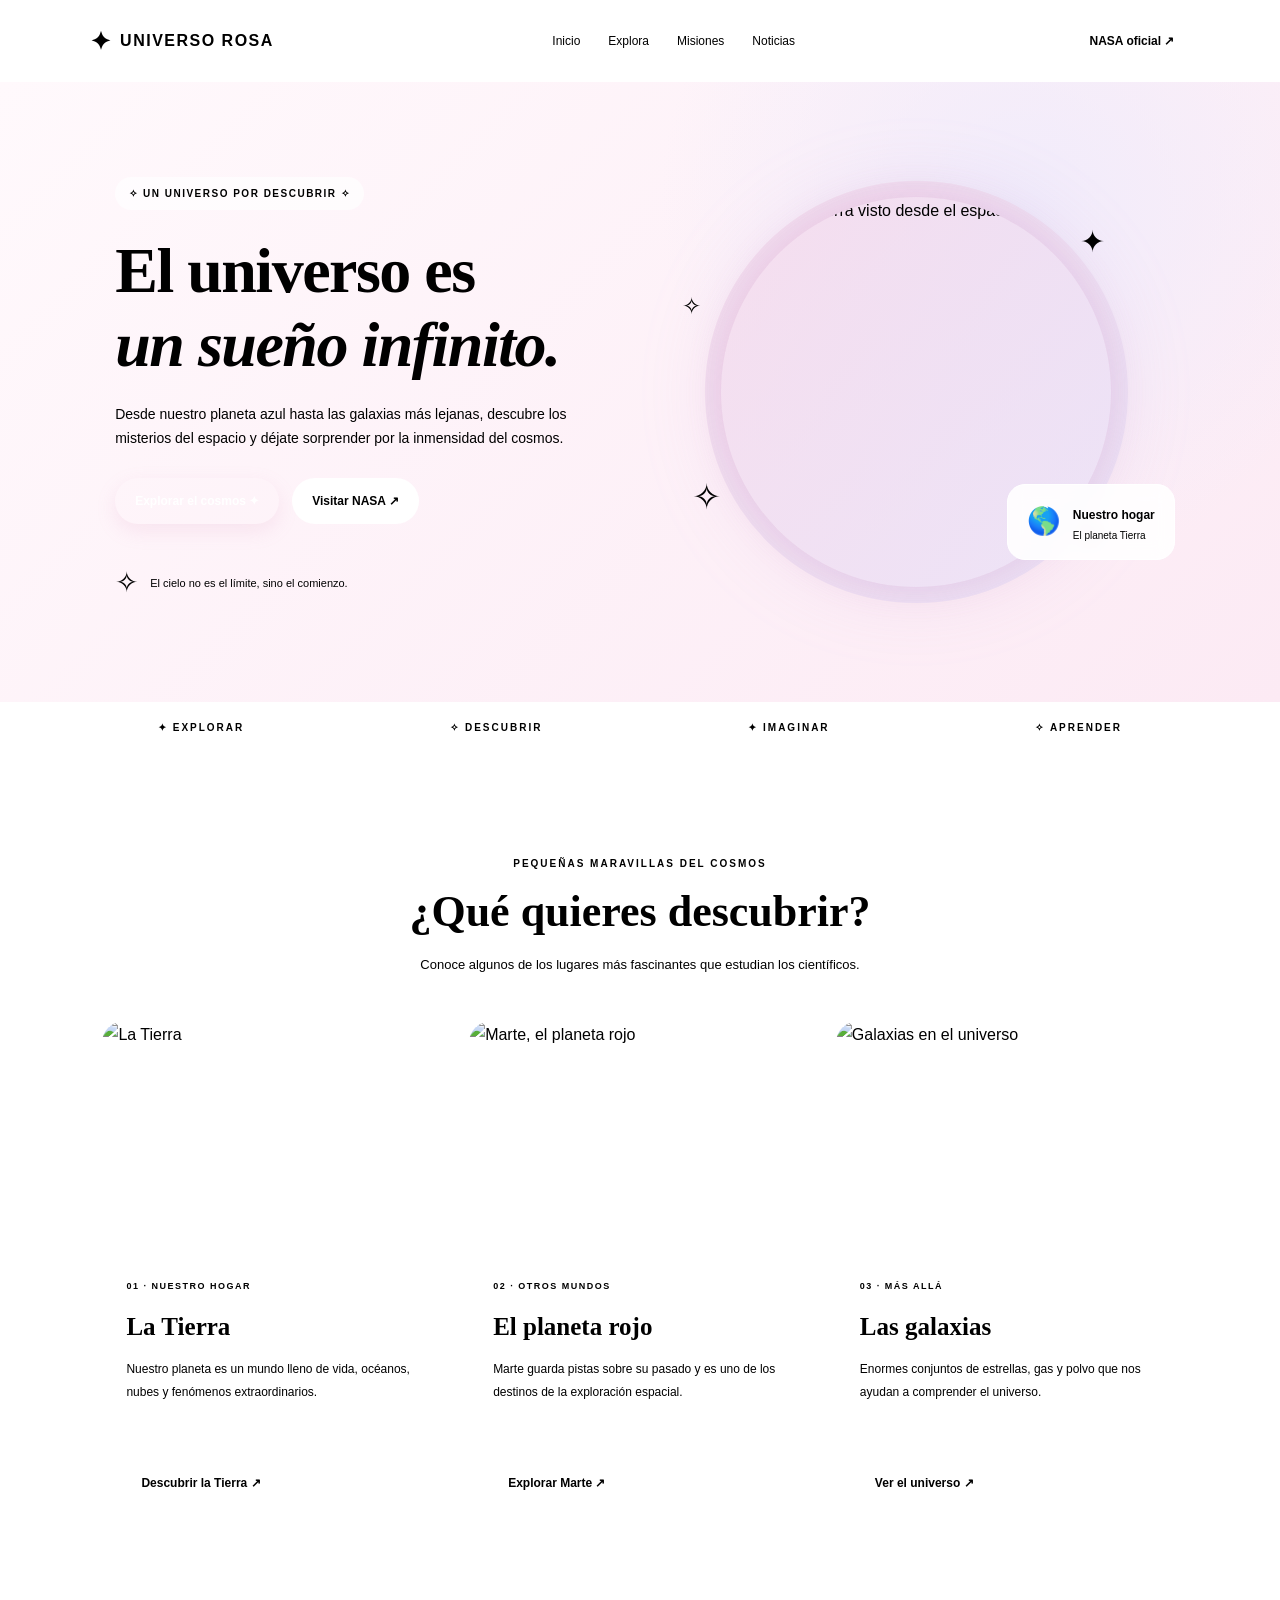
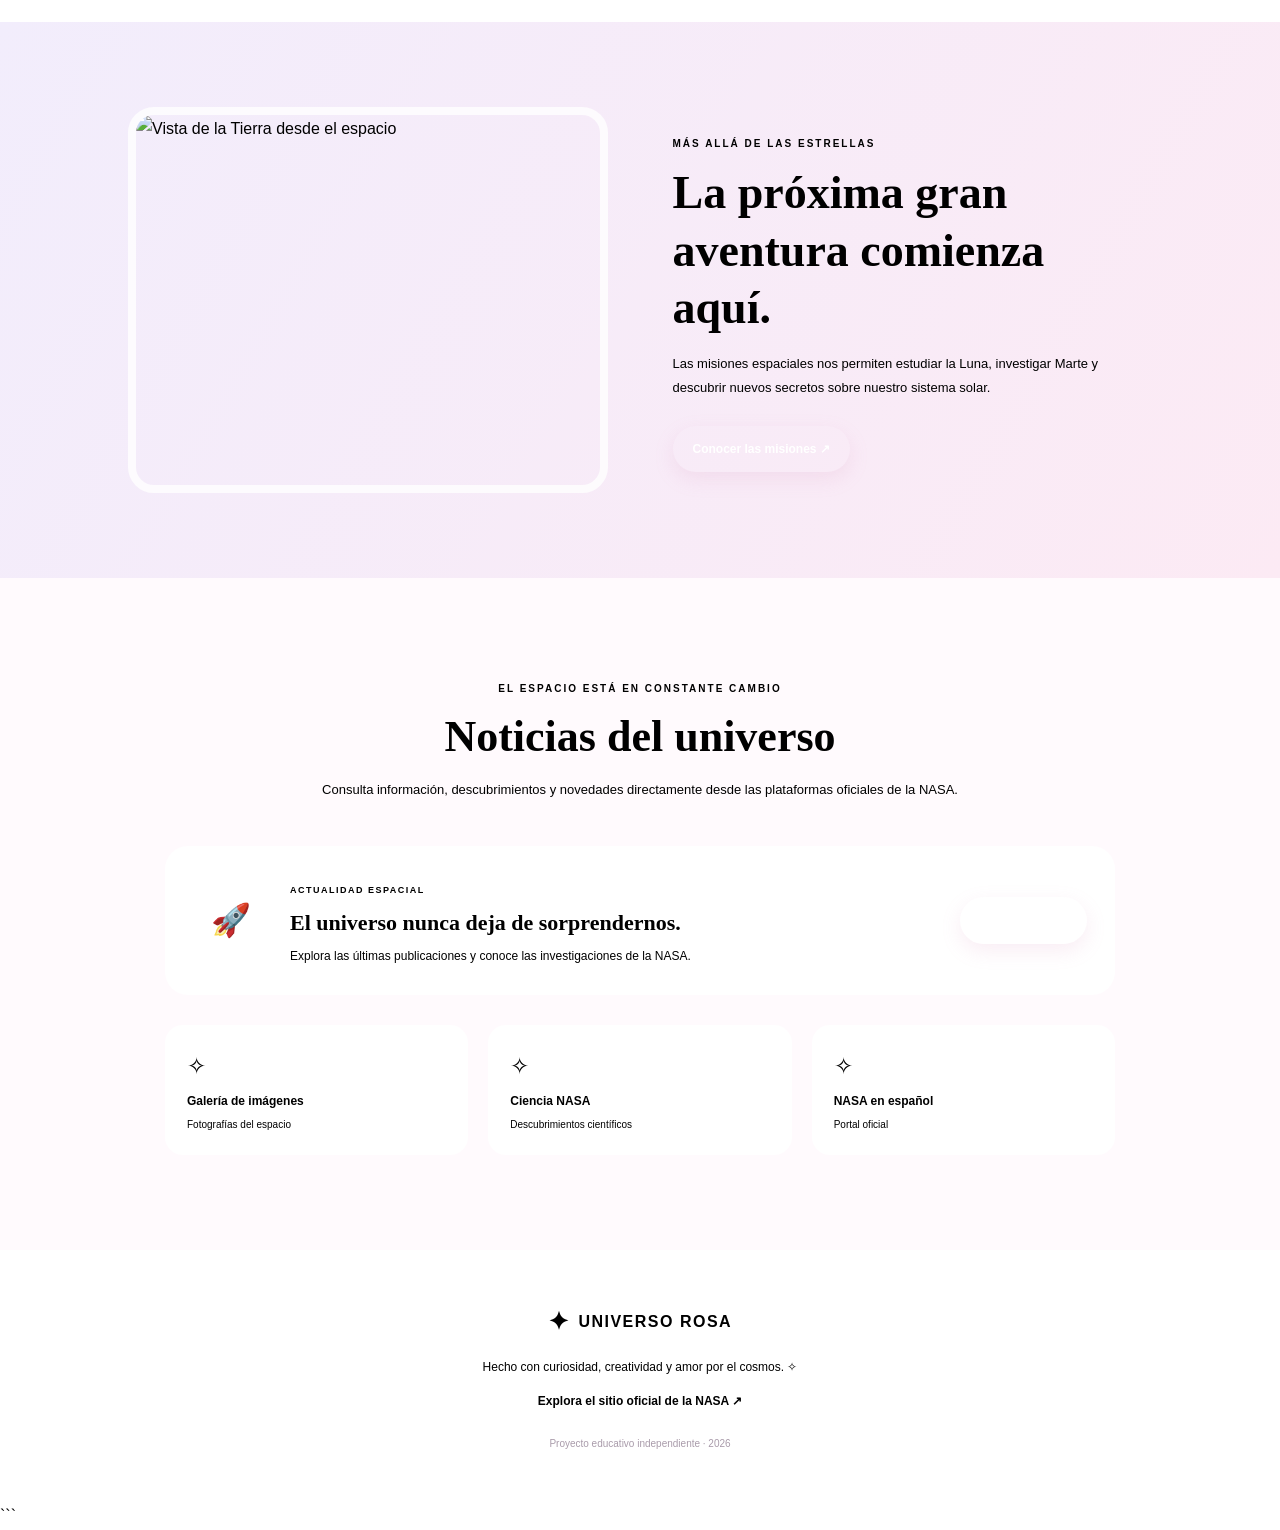
==== commit b51d3fbf: "Fix HTML formatting in universo.html" ====
--- a/universo.html
+++ b/universo.html
@@ -1,4 +1,4 @@
-```html
+
 <!DOCTYPE html>
 <html lang="es">
 <head>
@@ -7,7 +7,7 @@
 
     <title>Universo Rosa | Explorando el Cosmos</title>
 
-    <link rel="stylesheet" href="universo.css">
+<link rel="stylesheet" href="universo.css">
 
     <link rel="preconnect" href="https://fonts.googleapis.com">
     <link rel="preconnect" href="https://fonts.gstatic.com" crossorigin>
--- a/universo.css
+++ b/universo.css
@@ -1,20 +1,23 @@
 ```css
-/* ==========================
-   COSMOS PINK · ESTILOS
-   ========================== */
+/* =====================================
+   UNIVERSO ROSA · DISEÑO PASTEL
+   ===================================== */
 
 :root {
-    --rosa: #e9a8c5;
-    --rosa-claro: #fbeaf2;
-    --rosa-suave: #fff5f9;
-    --rosa-oscuro: #b85e8b;
-    --lila: #e9e0f8;
+    --rosa-fondo: #fff8fc;
+    --rosa-pastel: #fbe7f1;
+    --rosa-medio: #efc4dc;
+    --rosa-acento: #d987b4;
+    --rosa-oscuro: #a95f88;
+    --lila: #f0ebfb;
     --blanco: #ffffff;
-    --texto: #443545;
-    --texto-suave: #827485;
-    --borde: #f0dce7;
-    --sombra: 0 15px 40px rgba(173, 109, 145, 0.10);
-}
+    --texto: #493b4b;
+    --texto-suave: #897b8b;
+    --borde: #f2dfeb;
+    --sombra: 0 12px 35px rgba(175, 119, 154, 0.10);
+}
+
+/* CONFIGURACIÓN GENERAL */
 
 * {
     margin: 0;
@@ -24,15 +27,15 @@
 }
 
 body {
-    background: var(--rosa-suave);
+    background: var(--rosa-fondo);
     color: var(--texto);
     font-family: "DM Sans", sans-serif;
     line-height: 1.7;
 }
 
 a {
+    text-decoration: none;
     color: inherit;
-    text-decoration: none;
 }
 
 img {
@@ -42,246 +45,264 @@
 }
 
 ::selection {
-    background: var(--rosa);
-    color: white;
+    background: var(--rosa-medio);
+    color: var(--texto);
 }
 
 
 /* ENCABEZADO */
 
 .encabezado {
-    width: 100%;
-    min-height: 82px;
-    padding: 18px 7%;
-    display: flex;
-    align-items: center;
-    justify-content: space-between;
-    gap: 25px;
-    background: rgba(255, 255, 255, 0.88);
-    border-bottom: 1px solid var(--borde);
     position: sticky;
     top: 0;
     z-index: 100;
+
+    display: flex;
+    justify-content: space-between;
+    align-items: center;
+    gap: 25px;
+
+    min-height: 82px;
+    padding: 18px 7%;
+
+    background: rgba(255, 255, 255, 0.92);
+    border-bottom: 1px solid var(--borde);
     backdrop-filter: blur(15px);
 }
 
 .logo {
     display: inline-flex;
     align-items: center;
-    gap: 7px;
-    font-size: 18px;
+    gap: 8px;
+
+    font-size: 16px;
     font-weight: 700;
     letter-spacing: 1.5px;
     white-space: nowrap;
 }
 
-.logo > span:last-child {
-    color: var(--rosa-oscuro);
-}
-
-.logo-icono {
+.logo span {
     color: var(--rosa-oscuro);
     font-size: 25px;
 }
 
-.navegacion {
-    display: flex;
-    align-items: center;
-    gap: 30px;
-}
-
-.navegacion a {
-    font-size: 13px;
-    color: var(--texto-suave);
+.menu {
+    display: flex;
+    align-items: center;
+    gap: 28px;
+}
+
+.menu a {
+    color: var(--texto-suave);
+    font-size: 12px;
     transition: color 0.3s;
 }
 
-.navegacion a:hover {
-    color: var(--rosa-oscuro);
+.menu a:hover {
+    color: var(--rosa-oscuro);
+}
+
+
+/* BOTONES */
+
+.boton {
+    display: inline-flex;
+    align-items: center;
+    justify-content: center;
+    gap: 7px;
+
+    padding: 13px 20px;
+    border-radius: 30px;
+
+    font-size: 12px;
+    font-weight: 700;
+    text-align: center;
+
+    transition:
+        background 0.3s,
+        color 0.3s,
+        transform 0.3s,
+        box-shadow 0.3s;
+}
+
+.boton:hover {
+    transform: translateY(-3px);
 }
 
 .boton-menu {
-    padding: 10px 17px;
+    padding: 10px 16px;
     border: 1px solid var(--borde);
-    border-radius: 30px;
-    font-size: 12px;
-    font-weight: 600;
-    transition: 0.3s;
+    background: var(--rosa-fondo);
 }
 
 .boton-menu:hover {
-    background: var(--rosa-claro);
-    transform: translateY(-2px);
+    background: var(--rosa-pastel);
+}
+
+.boton-rosa {
+    background: var(--rosa-acento);
+    border: 1px solid var(--rosa-acento);
+    color: white;
+    box-shadow: 0 7px 20px rgba(217, 135, 180, 0.15);
+}
+
+.boton-rosa:hover {
+    background: var(--rosa-oscuro);
+    border-color: var(--rosa-oscuro);
+    box-shadow: 0 10px 24px rgba(169, 95, 136, 0.20);
+}
+
+.boton-blanco {
+    background: white;
+    border: 1px solid var(--borde);
+    color: var(--texto);
+}
+
+.boton-blanco:hover {
+    background: var(--rosa-pastel);
+}
+
+.boton-tarjeta {
+    padding: 10px 15px;
+    border: 1px solid var(--rosa-medio);
+    background: var(--rosa-pastel);
+    color: var(--rosa-oscuro);
+}
+
+.boton-tarjeta:hover {
+    background: var(--rosa-acento);
+    color: white;
 }
 
 
 /* PORTADA */
 
-.hero {
-    min-height: 650px;
-    padding: 85px 9%;
+.portada {
     display: grid;
     grid-template-columns: 1fr 1fr;
     align-items: center;
-    gap: 60px;
-    overflow: hidden;
+    gap: 55px;
+
+    min-height: 620px;
+    padding: 75px 9%;
+
     background:
         radial-gradient(
-            circle at 85% 20%,
-            rgba(233, 224, 248, 0.8),
+            circle at 80% 20%,
+            rgba(240, 235, 251, 0.95),
             transparent 32%
         ),
-        linear-gradient(135deg, #fff8fb, #f9eaf4);
-}
-
-.hero-contenido {
+        linear-gradient(135deg, #fff9fc, #fceaf4);
+}
+
+.portada-texto {
     max-width: 570px;
 }
 
 .etiqueta {
     display: inline-block;
-    margin-bottom: 25px;
-    padding: 8px 15px;
-    border: 1px solid #edc9dc;
+    margin-bottom: 24px;
+    padding: 8px 14px;
+
+    border: 1px solid var(--rosa-medio);
     border-radius: 30px;
-    color: var(--rosa-oscuro);
     background: rgba(255, 255, 255, 0.7);
+
+    color: var(--rosa-oscuro);
     font-size: 10px;
     font-weight: 700;
-    letter-spacing: 2px;
-}
-
-.hero h1 {
+    letter-spacing: 1.5px;
+}
+
+.portada h1 {
     margin-bottom: 22px;
+
     font-family: "Playfair Display", serif;
-    font-size: clamp(42px, 5vw, 67px);
+    font-size: clamp(42px, 5vw, 65px);
     font-weight: 600;
     line-height: 1.15;
-    letter-spacing: -1.8px;
-}
-
-.hero h1 span {
+    letter-spacing: -1.5px;
+}
+
+.portada h1 span {
     display: block;
     color: var(--rosa-oscuro);
     font-style: italic;
 }
 
-.hero-contenido > p {
+.portada-texto > p {
     max-width: 460px;
-    margin-bottom: 28px;
-    color: var(--texto-suave);
-    font-size: 15px;
-}
-
-.hero-botones {
-    display: flex;
-    align-items: center;
+    margin-bottom: 27px;
+
+    color: var(--texto-suave);
+    font-size: 14px;
+}
+
+.botones {
+    display: flex;
     flex-wrap: wrap;
-    gap: 14px;
-}
-
-.boton-principal {
-    display: inline-block;
-    padding: 14px 23px;
-    border: 1px solid var(--rosa-oscuro);
-    border-radius: 30px;
-    background: var(--rosa-oscuro);
-    color: white;
-    font-size: 12px;
-    font-weight: 700;
-    transition: 0.3s;
-}
-
-.boton-principal:hover {
-    background: #994a72;
-    border-color: #994a72;
-    transform: translateY(-3px);
-    box-shadow: 0 10px 25px rgba(184, 94, 139, 0.2);
-}
-
-.boton-secundario {
-    display: inline-block;
-    padding: 13px 22px;
-    border: 1px solid #e7cadb;
-    border-radius: 30px;
-    background: rgba(255, 255, 255, 0.65);
-    font-size: 12px;
-    font-weight: 600;
-    transition: 0.3s;
-}
-
-.boton-secundario:hover {
-    background: white;
-    transform: translateY(-3px);
-}
-
-.hero-dato {
-    display: flex;
-    align-items: center;
     gap: 13px;
-    margin-top: 42px;
-}
-
-.dato-estrella {
+}
+
+.frase {
+    display: flex;
+    align-items: center;
+    gap: 12px;
+    margin-top: 35px;
+}
+
+.frase span {
+    color: var(--rosa-oscuro);
+    font-size: 28px;
+}
+
+.frase p {
+    color: var(--texto-suave);
+    font-size: 11px;
+}
+
+
+/* IMAGEN DE LA TIERRA */
+
+.portada-visual {
+    position: relative;
+
     display: grid;
     place-items: center;
-    width: 43px;
-    height: 43px;
-    border-radius: 50%;
-    background: white;
-    color: var(--rosa-oscuro);
-    font-size: 24px;
-    box-shadow: var(--sombra);
-}
-
-.hero-dato strong {
-    font-size: 12px;
-}
-
-.hero-dato p {
-    color: var(--texto-suave);
-    font-size: 11px;
-}
-
-
-/* IMAGEN ESPACIAL */
-
-.hero-imagen {
-    position: relative;
-    display: grid;
-    place-items: center;
+
     min-height: 420px;
 }
 
-.imagen-tierra {
-    width: min(100%, 400px);
+.circulo-fondo {
+    position: absolute;
+    width: 85%;
     aspect-ratio: 1;
     border-radius: 50%;
-    object-fit: cover;
+
+    background: linear-gradient(
+        135deg,
+        #f5d9eb,
+        #e8e1f8
+    );
+
+    opacity: 0.8;
+}
+
+.tierra {
     position: relative;
     z-index: 2;
+
+    width: min(90%, 390px);
+    aspect-ratio: 1;
+    border-radius: 50%;
+
+    object-fit: cover;
+
     box-shadow:
-        0 0 50px rgba(198, 135, 201, 0.25),
-        0 0 100px rgba(223, 167, 201, 0.20);
+        0 0 35px rgba(217, 135, 180, 0.20),
+        0 0 85px rgba(190, 162, 220, 0.20);
+
     animation: flotar 6s ease-in-out infinite;
-}
-
-.orbita {
-    position: absolute;
-    border: 1px solid rgba(184, 94, 139, 0.25);
-    border-radius: 50%;
-    transform: rotate(-25deg);
-}
-
-.orbita-uno {
-    width: 110%;
-    height: 65%;
-}
-
-.orbita-dos {
-    width: 95%;
-    height: 80%;
-    transform: rotate(55deg);
 }
 
 .estrella {
@@ -290,36 +311,45 @@
     color: var(--rosa-oscuro);
 }
 
-.estrella-uno {
-    top: 9%;
+.estrella1 {
+    top: 8%;
+    right: 12%;
+    font-size: 30px;
+}
+
+.estrella2 {
+    bottom: 18%;
+    left: 5%;
+    font-size: 35px;
+}
+
+.estrella3 {
+    top: 25%;
+    left: 3%;
+    font-size: 23px;
+}
+
+.estrella4 {
+    bottom: 12%;
     right: 13%;
-    font-size: 30px;
-}
-
-.estrella-dos {
-    bottom: 15%;
-    left: 7%;
-    font-size: 36px;
-}
-
-.estrella-tres {
-    top: 23%;
-    left: 4%;
-    font-size: 19px;
+    font-size: 20px;
 }
 
 .tarjeta-flotante {
     position: absolute;
     z-index: 4;
     right: -2%;
-    bottom: 12%;
+    bottom: 10%;
+
     display: flex;
     align-items: center;
     gap: 12px;
-    padding: 15px 20px;
-    border: 1px solid rgba(255, 255, 255, 0.8);
+
+    padding: 14px 19px;
+    border: 1px solid white;
     border-radius: 18px;
-    background: rgba(255, 255, 255, 0.88);
+
+    background: rgba(255, 255, 255, 0.9);
     box-shadow: var(--sombra);
     backdrop-filter: blur(10px);
 }
@@ -334,7 +364,7 @@
 
 .tarjeta-flotante p {
     color: var(--texto-suave);
-    font-size: 11px;
+    font-size: 10px;
 }
 
 @keyframes flotar {
@@ -348,62 +378,66 @@
 }
 
 
-/* CINTA DECORATIVA */
+/* CINTA */
 
 .cinta {
     display: flex;
     justify-content: space-around;
     flex-wrap: wrap;
-    gap: 20px;
-    padding: 18px 5%;
-    background: #efd8e8;
-    color: #8d5579;
+    gap: 18px;
+
+    padding: 17px 5%;
+    background: var(--rosa-pastel);
+    color: var(--rosa-oscuro);
+
     font-size: 10px;
     font-weight: 700;
     letter-spacing: 2px;
 }
 
 
-/* SECCIONES GENERALES */
+/* SECCIONES */
 
 .seccion {
-    padding: 100px 8%;
-}
-
-.seccion-titulo {
+    padding: 95px 8%;
+}
+
+.titulo-seccion {
     max-width: 650px;
-    margin: 0 auto 48px;
+    margin: 0 auto 45px;
     text-align: center;
 }
 
 .subtitulo {
     display: inline-block;
-    margin-bottom: 13px;
+    margin-bottom: 12px;
+
     color: var(--rosa-oscuro);
     font-size: 10px;
     font-weight: 700;
-    letter-spacing: 2.5px;
-}
-
-.seccion-titulo h2,
-.mision-contenido h2 {
+    letter-spacing: 2px;
+}
+
+.titulo-seccion h2,
+.mision-texto h2 {
     margin-bottom: 15px;
+
     font-family: "Playfair Display", serif;
-    font-size: clamp(31px, 4vw, 45px);
+    font-size: clamp(31px, 4vw, 44px);
     font-weight: 600;
-    line-height: 1.2;
-}
-
-.seccion-titulo > p,
-.mision-contenido > p {
-    color: var(--texto-suave);
-    font-size: 14px;
-}
-
-
-/* TARJETAS */
-
-.tarjetas {
+    line-height: 1.25;
+}
+
+.titulo-seccion > p,
+.mision-texto > p {
+    color: var(--texto-suave);
+    font-size: 13px;
+}
+
+
+/* TARJETAS DE PLANETAS */
+
+.contenedor-tarjetas {
     display: grid;
     grid-template-columns: repeat(3, minmax(0, 1fr));
     gap: 25px;
@@ -411,20 +445,24 @@
 
 .tarjeta {
     overflow: hidden;
+
     border: 1px solid var(--borde);
     border-radius: 22px;
     background: white;
     box-shadow: var(--sombra);
-    transition: transform 0.35s, box-shadow 0.35s;
+
+    transition:
+        transform 0.35s,
+        box-shadow 0.35s;
 }
 
 .tarjeta:hover {
-    transform: translateY(-8px);
-    box-shadow: 0 25px 50px rgba(173, 109, 145, 0.17);
+    transform: translateY(-7px);
+    box-shadow: 0 20px 45px rgba(175, 119, 154, 0.16);
 }
 
 .tarjeta img {
-    height: 230px;
+    height: 225px;
     transition: transform 0.5s;
 }
 
@@ -433,10 +471,10 @@
 }
 
 .tarjeta-contenido {
-    padding: 25px;
-}
-
-.categoria {
+    padding: 24px;
+}
+
+.numero {
     color: var(--rosa-oscuro);
     font-size: 9px;
     font-weight: 700;
@@ -444,51 +482,43 @@
 }
 
 .tarjeta h3 {
-    margin: 10px 0;
+    margin: 9px 0;
+
     font-family: "Playfair Display", serif;
-    font-size: 24px;
+    font-size: 25px;
 }
 
 .tarjeta-contenido p {
-    min-height: 75px;
+    min-height: 85px;
     margin-bottom: 20px;
+
     color: var(--texto-suave);
     font-size: 12px;
     line-height: 1.9;
 }
 
-.tarjeta-contenido a {
-    color: var(--rosa-oscuro);
-    font-size: 12px;
-    font-weight: 700;
-}
-
-.tarjeta-contenido a:hover {
-    text-decoration: underline;
-}
-
-
-/* MISIÓN DESTACADA */
+
+/* MISIÓN */
 
 .mision {
     display: grid;
     grid-template-columns: 1fr 1fr;
     align-items: center;
-    gap: 70px;
+    gap: 65px;
+
     padding: 85px 10%;
-    background: linear-gradient(120deg, #f2e8fa, #fbe6f0);
+    background: linear-gradient(120deg, #f2edfc, #fceaf4);
 }
 
 .mision-imagen {
     overflow: hidden;
-    border: 9px solid rgba(255, 255, 255, 0.7);
-    border-radius: 28px;
+    border: 8px solid rgba(255, 255, 255, 0.8);
+    border-radius: 26px;
     box-shadow: var(--sombra);
 }
 
 .mision-imagen img {
-    min-height: 340px;
-    max-height: 430px;
+    height: 370px;
     transition: transform 0.5s;
 }
 
@@ -496,12 +526,12 @@
     transform: scale(1.04);
 }
 
-.mision-contenido h2 {
-    font-size: clamp(33px, 4vw, 48px);
-}
-
-.mision-contenido > p {
-    margin-bottom: 28px;
+.mision-texto h2 {
+    font-size: clamp(32px, 4vw, 46px);
+}
+
+.mision-texto > p {
+    margin-bottom: 25px;
     line-height: 1.9;
 }
 
@@ -512,15 +542,17 @@
     background: #fffafd;
 }
 
-.noticia-destacada {
-    display: flex;
-    align-items: center;
-    gap: 25px;
-    max-width: 900px;
+.noticia {
+    display: flex;
+    align-items: center;
+    gap: 22px;
+
+    max-width: 950px;
     margin: 0 auto;
-    padding: 30px;
+    padding: 28px;
+
     border: 1px solid var(--borde);
-    border-radius: 24px;
+    border-radius: 23px;
     background: white;
     box-shadow: var(--sombra);
 }
@@ -529,11 +561,12 @@
     display: grid;
     place-items: center;
     flex-shrink: 0;
-    width: 80px;
-    height: 80px;
+
+    width: 75px;
+    height: 75px;
     border-radius: 22px;
-    background: var(--rosa-claro);
-    font-size: 35px;
+    background: var(--rosa-pastel);
+    font-size: 32px;
 }
 
 .noticia-texto {
@@ -542,9 +575,10 @@
 
 .noticia-texto h3 {
     margin: 7px 0;
+
     font-family: "Playfair Display", serif;
     font-size: 22px;
-    line-height: 1.3;
+    line-height: 1.4;
 }
 
 .noticia-texto p {
@@ -552,71 +586,103 @@
     font-size: 12px;
 }
 
-.boton-noticia {
-    flex-shrink: 0;
-    padding: 12px 16px;
-    border-radius: 25px;
-    background: var(--rosa-claro);
-    color: var(--rosa-oscuro);
-    font-size: 11px;
-    font-weight: 700;
-    transition: 0.3s;
-}
-
-.boton-noticia:hover {
-    background: var(--rosa);
-    color: white;
+
+/* ENLACES OFICIALES */
+
+.enlaces-oficiales {
+    display: grid;
+    grid-template-columns: repeat(3, minmax(0, 1fr));
+    gap: 20px;
+
+    max-width: 950px;
+    margin: 30px auto 0;
+}
+
+.enlaces-oficiales a {
+    display: flex;
+    flex-direction: column;
+    align-items: flex-start;
+    gap: 5px;
+
+    padding: 22px;
+    border: 1px solid var(--borde);
+    border-radius: 18px;
+    background: white;
+
+    transition: transform 0.3s, background 0.3s;
+}
+
+.enlaces-oficiales a:hover {
+    transform: translateY(-5px);
+    background: var(--rosa-pastel);
+}
+
+.enlaces-oficiales a > span {
+    color: var(--rosa-oscuro);
+    font-size: 23px;
+}
+
+.enlaces-oficiales strong {
+    font-size: 12px;
+}
+
+.enlaces-oficiales small {
+    color: var(--texto-suave);
+    font-size: 10px;
 }
 
 
 /* PIE DE PÁGINA */
 
-.footer {
+.pie {
     display: flex;
     flex-direction: column;
     align-items: center;
-    gap: 15px;
-    padding: 55px 7%;
+    gap: 14px;
+
+    padding: 50px 7%;
     border-top: 1px solid var(--borde);
     background: white;
     text-align: center;
 }
 
-.footer > p {
+.pie > p {
     color: var(--texto-suave);
     font-size: 12px;
 }
 
-.footer > a:not(.logo) {
+.pie > a:not(.logo) {
     color: var(--rosa-oscuro);
     font-size: 12px;
     font-weight: 600;
 }
 
-.copyright {
+.pie small {
     margin-top: 10px;
-    color: #a99aa8;
+    color: #a99baa;
     font-size: 10px;
 }
 
 
-/* DISEÑO RESPONSIVE */
+/* ADAPTACIÓN PARA TABLETAS */
 
 @media (max-width: 950px) {
+
     .encabezado {
         padding: 18px 5%;
-    }
-
-    .navegacion {
         gap: 15px;
     }
 
-    .hero {
-        padding: 70px 6%;
+    .menu {
+        gap: 14px;
+    }
+
+    .portada {
+        padding: 65px 6%;
         gap: 25px;
     }
 
-    .tarjetas {
+    .contenedor-tarjetas {
         grid-template-columns: repeat(2, minmax(0, 1fr));
     }
 
@@ -630,19 +696,18 @@
     }
 }
 
+
+/* ADAPTACIÓN PARA CELULARES */
+
 @media (max-width: 680px) {
+
     .encabezado {
         position: relative;
         flex-wrap: wrap;
         justify-content: center;
-        gap: 15px;
-    }
-
-    .logo {
-        font-size: 16px;
-    }
-
-    .navegacion {
+    }
+
+    .menu {
         order: 3;
         width: 100%;
         justify-content: center;
@@ -650,45 +715,39 @@
         gap: 12px 20px;
     }
 
-    .boton-menu {
-        padding: 8px 12px;
-    }
-
-    .hero {
+    .portada {
         grid-template-columns: 1fr;
-        padding: 65px 7% 45px;
+        padding: 55px 7% 35px;
         gap: 20px;
     }
 
-    .hero h1 {
-        font-size: 46px;
-    }
-
-    .hero-imagen {
+    .portada h1 {
+        font-size: 45px;
+    }
+
+    .portada-visual {
         min-height: 340px;
     }
 
-    .imagen-tierra {
-        width: min(78%, 310px);
+    .tierra {
+        width: min(80%, 300px);
     }
 
     .tarjeta-flotante {
         right: 0;
-        bottom: 4%;
-        padding: 12px;
+        bottom: 2%;
     }
 
     .cinta {
         justify-content: center;
-        gap: 12px 25px;
-        font-size: 9px;
+        gap: 12px 22px;
     }
 
     .seccion {
-        padding: 70px 6%;
-    }
-
-    .tarjetas {
+        padding: 65px 6%;
+    }
+
+    .contenedor-tarjetas {
         grid-template-columns: 1fr;
     }
 
@@ -702,35 +761,33 @@
 
     .mision {
         grid-template-columns: 1fr;
-        padding: 65px 7%;
-        gap: 35px;
+        padding: 60px 7%;
     }
 
     .mision-imagen img {
-        min-height: 230px;
-    }
-
-    .noticia-destacada {
+        height: 260px;
+    }
+
+    .noticia {
         flex-direction: column;
         align-items: flex-start;
         padding: 23px;
     }
 
-    .noticia-icono {
-        width: 65px;
-        height: 65px;
-    }
-
-    .boton-noticia {
-        align-self: flex-start;
-    }
-
-    .footer {
-        padding: 45px 6%;
-    }
-}
+    .enlaces-oficiales {
+        grid-template-columns: 1fr;
+    }
+
+    .pie {
+        padding: 40px 6%;
+    }
+}
+
+
+/* ACCESIBILIDAD */
 
 @media (prefers-reduced-motion: reduce) {
+
     *,
     *::before,
     *::after {
